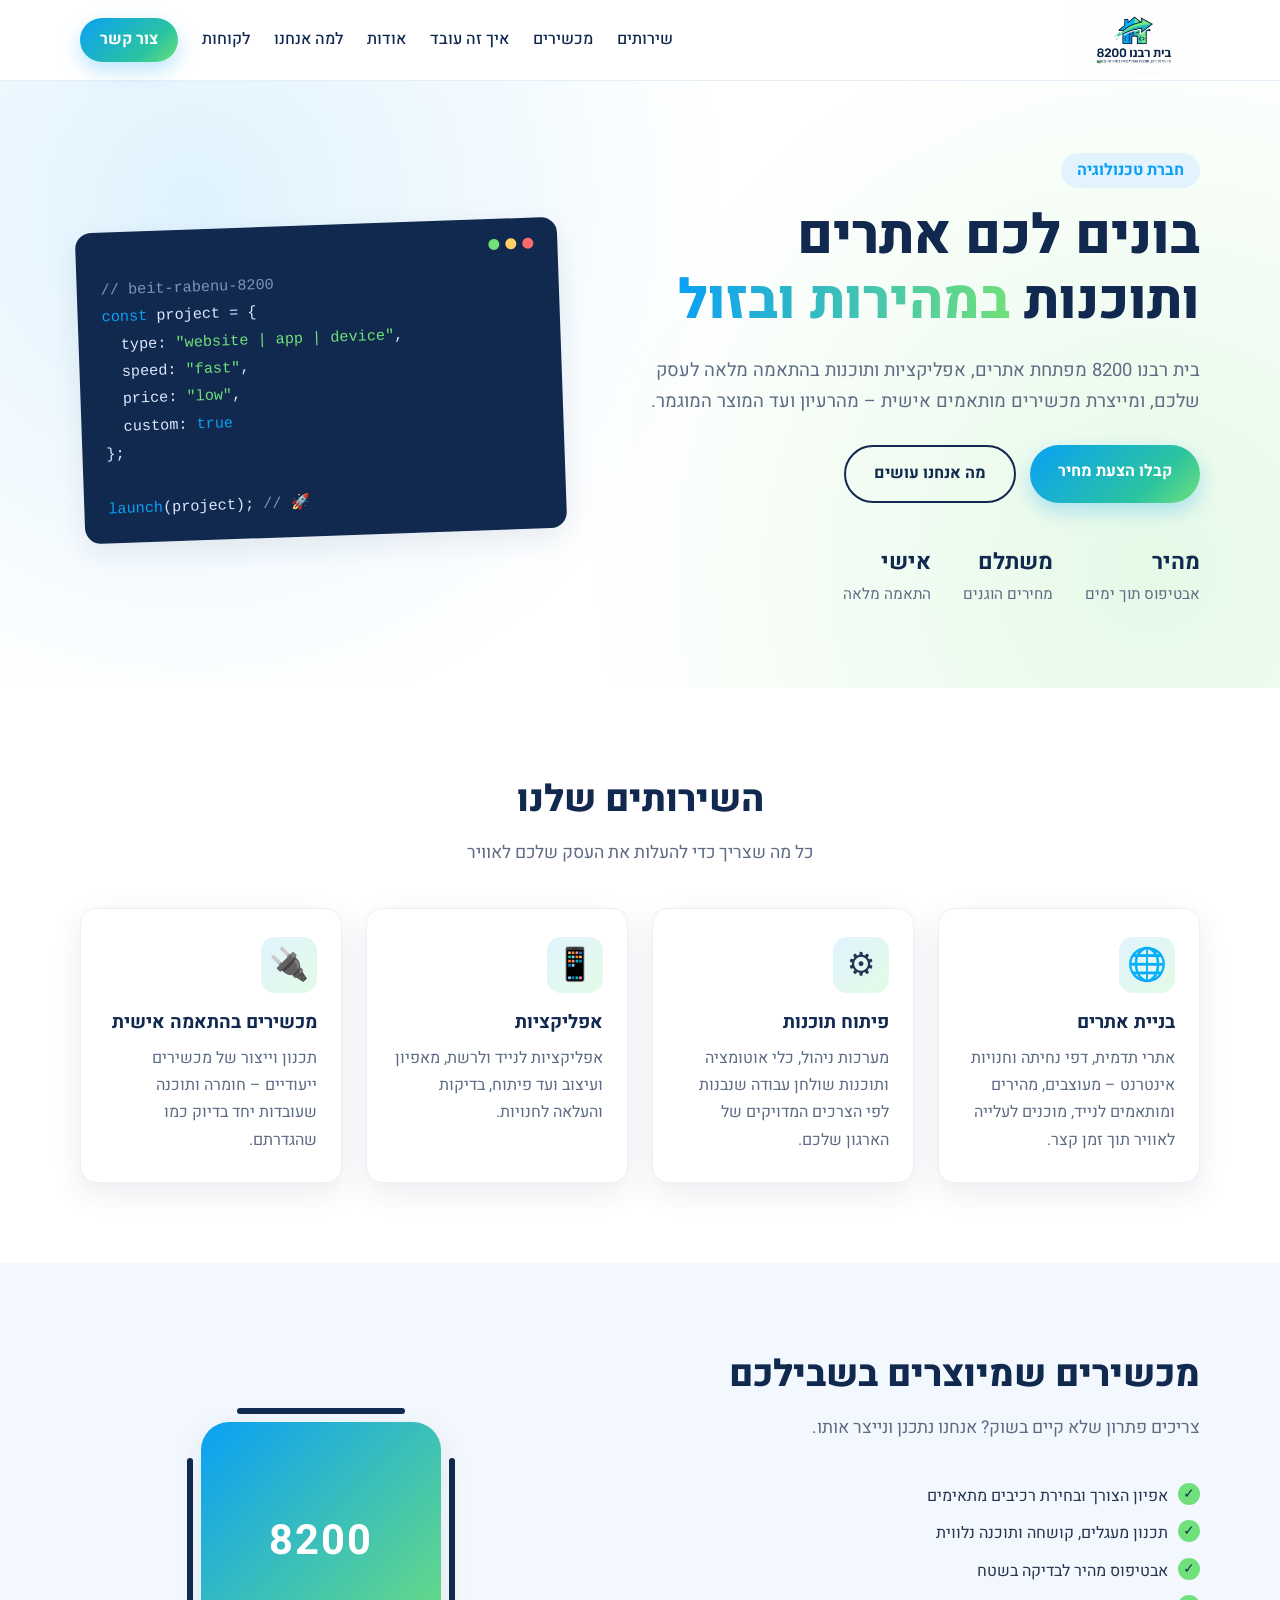
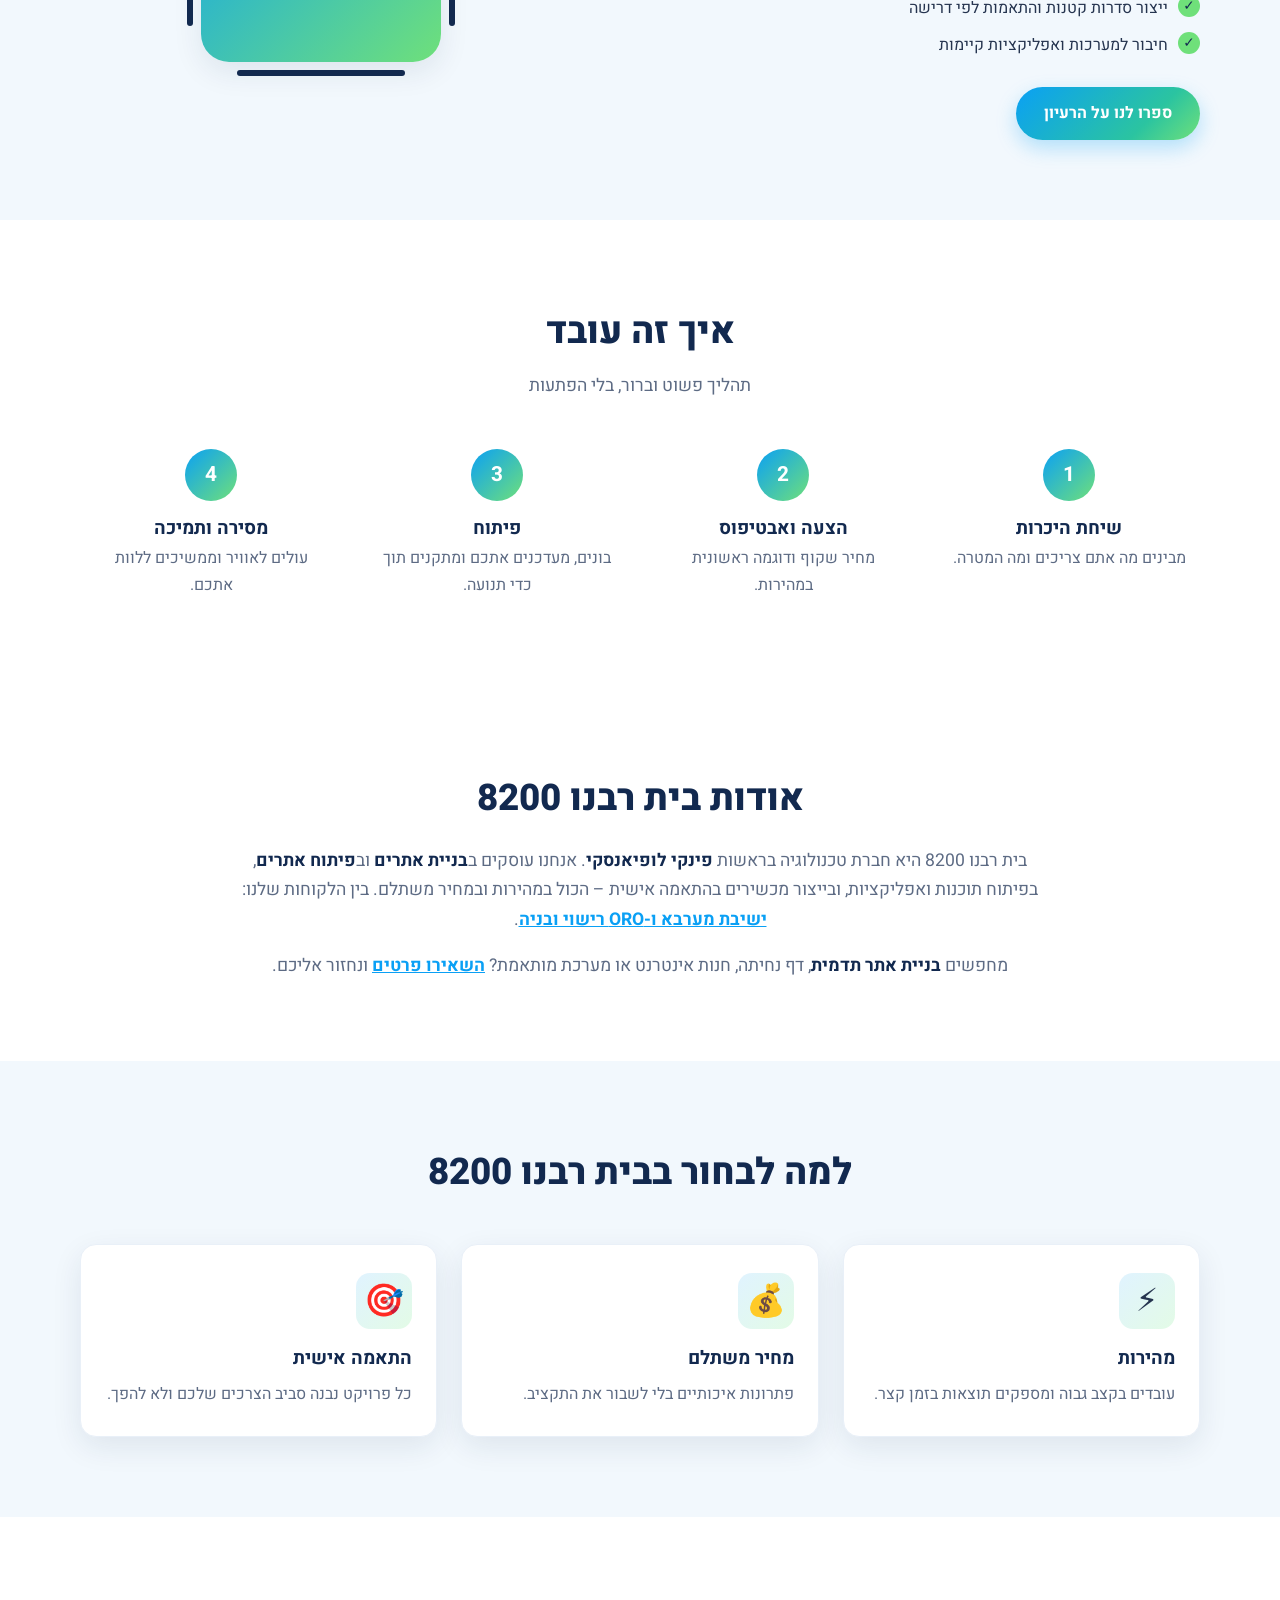
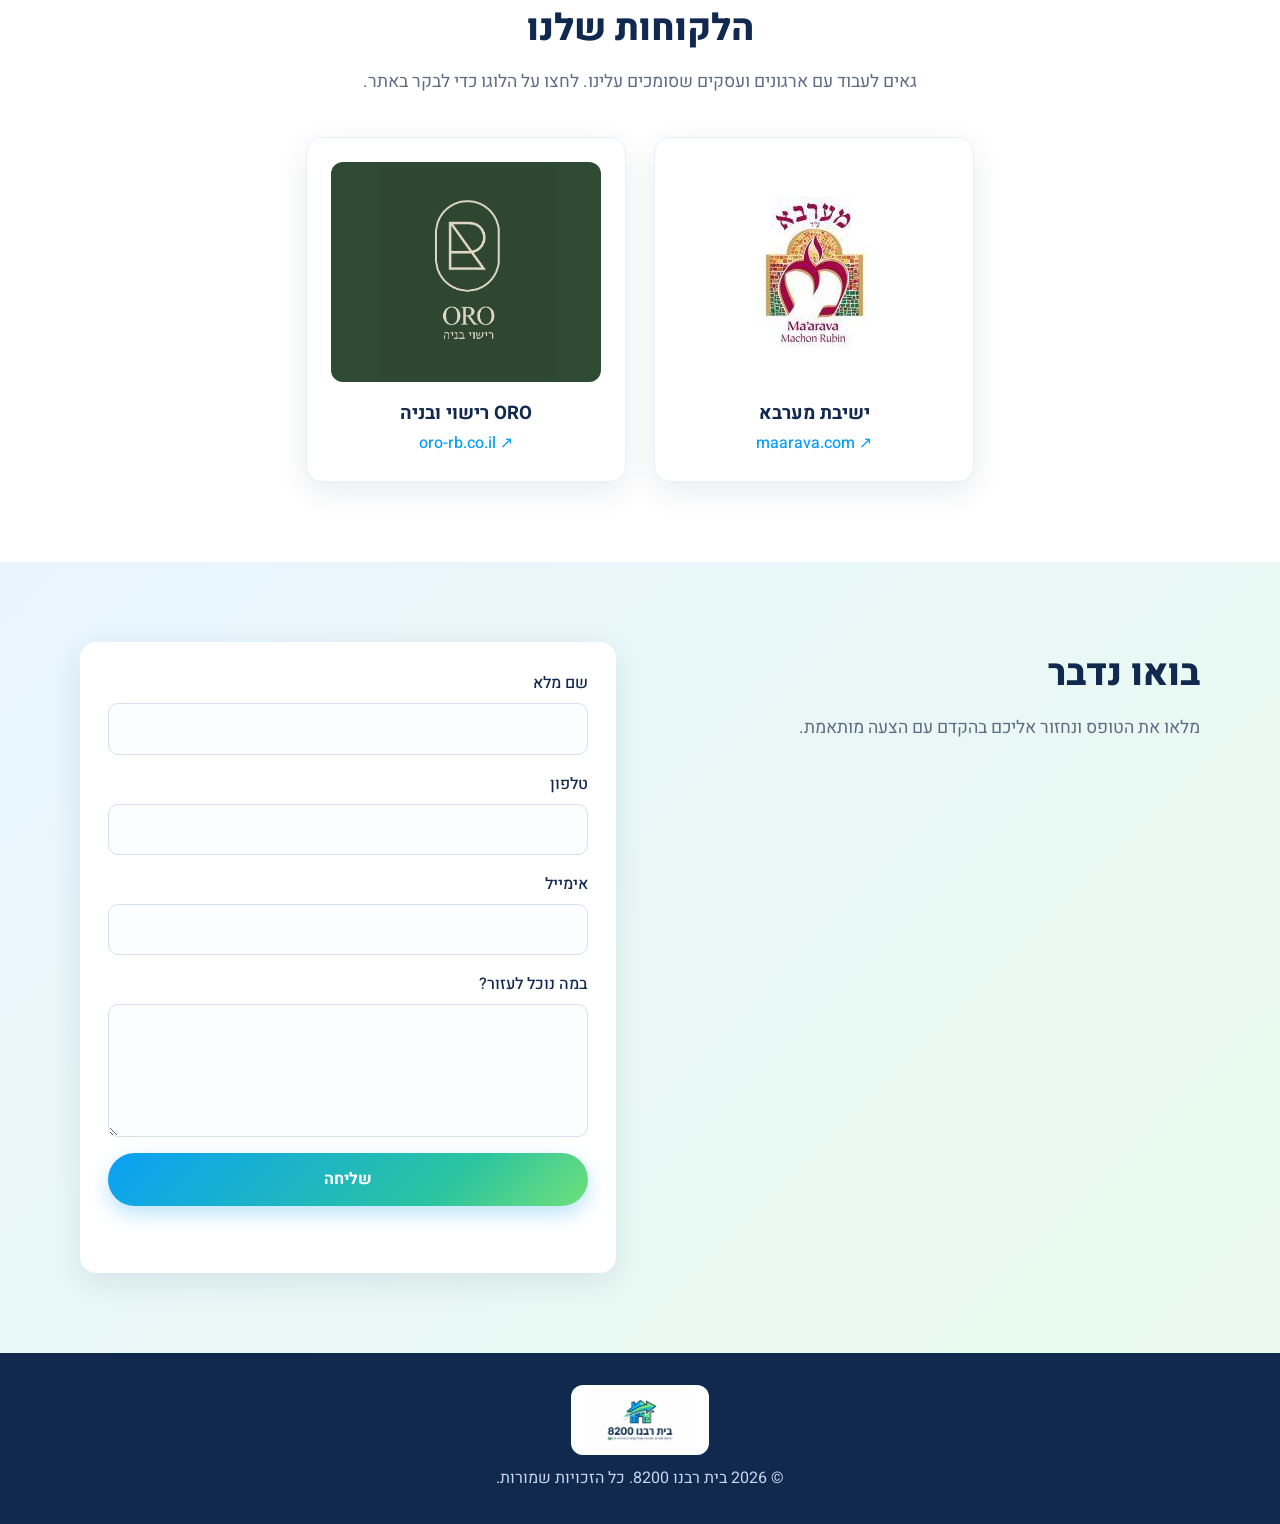
==== index.html @ c8b445cc "Use rabenu8200.com domain; show clients section before contact form Co-Authored-By: Claude Sonnet 5." ====
<!doctype html>
<html lang="he" dir="rtl">
<head>
  <meta charset="utf-8">
  <meta name="viewport" content="width=device-width, initial-scale=1">
  <title>בית רבנו 8200 | בניית אתרים, פיתוח אתרים ואפליקציות במהירות ובזול</title>
  <meta name="description" content="בית רבנו 8200 – חברת טכנולוגיה לבניית אתרים, פיתוח אתרים, תוכנות ואפליקציות במהירות ובמחיר זול, וייצור מכשירים מותאמים אישית. בראשות פינקי לופיאנסקי.">
  <meta name="keywords" content="בית רבנו 8200, בית רבנו, 8200, בניית אתרים, פיתוח אתרים, בניית אתרים בזול, בניית אתרים מהירה, פיתוח תוכנות, פיתוח אפליקציות, אתר תדמית, דף נחיתה, מכשירים בהתאמה אישית, חברת תוכנה, פינקי לופיאנסקי, פינקי">
  <meta name="author" content="פינקי לופיאנסקי">
  <meta name="robots" content="index, follow, max-image-preview:large">
  <link rel="canonical" href="https://rabenu8200.com/">
  <meta property="og:type" content="website">
  <meta property="og:locale" content="he_IL">
  <meta property="og:site_name" content="בית רבנו 8200">
  <meta property="og:title" content="בית רבנו 8200 | בניית אתרים, פיתוח אתרים ואפליקציות במהירות ובזול">
  <meta property="og:description" content="בית רבנו 8200 – חברת טכנולוגיה לבניית אתרים, פיתוח אתרים, תוכנות ואפליקציות במהירות ובמחיר זול, וייצור מכשירים מותאמים אישית. בראשות פינקי לופיאנסקי.">
  <meta property="og:url" content="https://rabenu8200.com/">
  <meta property="og:image" content="https://rabenu8200.com/assets/logo.jpg">
  <meta name="twitter:card" content="summary_large_image">
  <meta name="theme-color" content="#12294f">
  <script type="application/ld+json">{"@context": "https://schema.org", "@graph": [{"@type": "Organization", "@id": "https://rabenu8200.com/#org", "name": "בית רבנו 8200", "alternateName": ["בית רבנו", "Beit Rabenu 8200", "Beit Rabenu"], "url": "https://rabenu8200.com/", "logo": "https://rabenu8200.com/assets/logo.jpg", "founder": {"@id": "https://rabenu8200.com/#pinky"}, "description": "חברת טכנולוגיה לבניית אתרים, פיתוח תוכנות ואפליקציות ויצור מכשירים מותאמים אישית.", "areaServed": "IL", "knowsAbout": ["בניית אתרים", "פיתוח אתרים", "פיתוח תוכנות", "פיתוח אפליקציות", "מכשירים בהתאמה אישית"]}, {"@type": "Person", "@id": "https://rabenu8200.com/#pinky", "name": "פינקי לופיאנסקי", "alternateName": ["Pinky Lopiansky", "פינקי"], "worksFor": {"@id": "https://rabenu8200.com/#org"}}, {"@type": "WebSite", "name": "בית רבנו 8200", "url": "https://rabenu8200.com/", "inLanguage": "he"}, {"@type": "ProfessionalService", "name": "בית רבנו 8200", "url": "https://rabenu8200.com/", "image": "https://rabenu8200.com/assets/logo.jpg", "serviceType": ["בניית אתרים", "פיתוח אתרים", "פיתוח תוכנות", "פיתוח אפליקציות", "ייצור מכשירים בהתאמה אישית"], "areaServed": "IL", "priceRange": "$"}]}</script>
  <link rel="icon" href="assets/logo.jpg">
  <link rel="preconnect" href="https://fonts.googleapis.com">
  <link rel="preconnect" href="https://fonts.gstatic.com" crossorigin>
  <link href="https://fonts.googleapis.com/css2?family=Heebo:wght@400;500;700;800&display=swap" rel="stylesheet">
  <link rel="stylesheet" href="styles.css">
</head>
<body>

<header class="site-header" id="top">
  <div class="container nav">
    <a href="#top" class="brand" aria-label="בית רבנו 8200">
      <img src="assets/logo.jpg" alt="לוגו בית רבנו 8200">
    </a>
    <button class="menu-toggle" aria-label="תפריט" aria-expanded="false">☰</button>
    <nav class="menu" id="menu">
      <a href="#services">שירותים</a>
      <a href="#devices">מכשירים</a>
      <a href="#process">איך זה עובד</a>
      <a href="#about">אודות</a>
      <a href="#why">למה אנחנו</a>
      <a href="#clients">לקוחות</a>
      <a href="#contact" class="btn btn-small">צור קשר</a>
    </nav>
  </div>
</header>

<main>
  <section class="hero">
    <div class="container hero-grid">
      <div class="hero-text">
        <span class="eyebrow">חברת טכנולוגיה</span>
        <h1>בונים לכם אתרים ותוכנות <span class="grad">במהירות ובזול</span></h1>
        <p class="lead">בית רבנו 8200 מפתחת אתרים, אפליקציות ותוכנות בהתאמה מלאה לעסק שלכם, ומייצרת מכשירים מותאמים אישית – מהרעיון ועד המוצר המוגמר.</p>
        <div class="cta-row">
          <a href="#contact" class="btn">קבלו הצעת מחיר</a>
          <a href="#services" class="btn btn-ghost">מה אנחנו עושים</a>
        </div>
        <ul class="stats">
          <li><strong>מהיר</strong><span>אבטיפוס תוך ימים</span></li>
          <li><strong>משתלם</strong><span>מחירים הוגנים</span></li>
          <li><strong>אישי</strong><span>התאמה מלאה</span></li>
        </ul>
      </div>
      <div class="hero-visual" aria-hidden="true">
        <div class="code-card">
          <div class="dots"><i></i><i></i><i></i></div>
<pre dir="ltr"><code><span class="c">// beit-rabenu-8200</span>
<span class="k">const</span> project = {
  type: <span class="s">"website | app | device"</span>,
  speed: <span class="s">"fast"</span>,
  price: <span class="s">"low"</span>,
  custom: <span class="k">true</span>
};

<span class="k">launch</span>(project); <span class="c">// 🚀</span></code></pre>
        </div>
      </div>
    </div>
  </section>

  <section class="section" id="services">
    <div class="container">
      <h2>השירותים שלנו</h2>
      <p class="sub">כל מה שצריך כדי להעלות את העסק שלכם לאוויר</p>
      <div class="cards">
        <article class="card">
          <div class="icon">🌐</div>
          <h3>בניית אתרים</h3>
          <p>אתרי תדמית, דפי נחיתה וחנויות אינטרנט – מעוצבים, מהירים ומותאמים לנייד, מוכנים לעלייה לאוויר תוך זמן קצר.</p>
        </article>
        <article class="card">
          <div class="icon">⚙️</div>
          <h3>פיתוח תוכנות</h3>
          <p>מערכות ניהול, כלי אוטומציה ותוכנות שולחן עבודה שנבנות לפי הצרכים המדויקים של הארגון שלכם.</p>
        </article>
        <article class="card">
          <div class="icon">📱</div>
          <h3>אפליקציות</h3>
          <p>אפליקציות לנייד ולרשת, מאפיון ועיצוב ועד פיתוח, בדיקות והעלאה לחנויות.</p>
        </article>
        <article class="card">
          <div class="icon">🔌</div>
          <h3>מכשירים בהתאמה אישית</h3>
          <p>תכנון וייצור של מכשירים ייעודיים – חומרה ותוכנה שעובדות יחד בדיוק כמו שהגדרתם.</p>
        </article>
      </div>
    </div>
  </section>

  <section class="section alt" id="devices">
    <div class="container split">
      <div>
        <h2>מכשירים שמיוצרים בשבילכם</h2>
        <p class="sub left">צריכים פתרון שלא קיים בשוק? אנחנו נתכנן ונייצר אותו.</p>
        <ul class="checks">
          <li>אפיון הצורך ובחירת רכיבים מתאימים</li>
          <li>תכנון מעגלים, קושחה ותוכנה נלווית</li>
          <li>אבטיפוס מהיר לבדיקה בשטח</li>
          <li>ייצור סדרות קטנות והתאמות לפי דרישה</li>
          <li>חיבור למערכות ואפליקציות קיימות</li>
        </ul>
        <a href="#contact" class="btn">ספרו לנו על הרעיון</a>
      </div>
      <div class="device-visual" aria-hidden="true">
        <div class="chip">
          <span></span><span></span><span></span><span></span>
          <b>8200</b>
        </div>
      </div>
    </div>
  </section>

  <section class="section" id="process">
    <div class="container">
      <h2>איך זה עובד</h2>
      <p class="sub">תהליך פשוט וברור, בלי הפתעות</p>
      <ol class="steps">
        <li><b>1</b><h3>שיחת היכרות</h3><p>מבינים מה אתם צריכים ומה המטרה.</p></li>
        <li><b>2</b><h3>הצעה ואבטיפוס</h3><p>מחיר שקוף ודוגמה ראשונית במהירות.</p></li>
        <li><b>3</b><h3>פיתוח</h3><p>בונים, מעדכנים אתכם ומתקנים תוך כדי תנועה.</p></li>
        <li><b>4</b><h3>מסירה ותמיכה</h3><p>עולים לאוויר וממשיכים ללוות אתכם.</p></li>
      </ol>
    </div>
  </section>

  <section class="section" id="about">
    <div class="container narrow">
      <h2>אודות בית רבנו 8200</h2>
      <p class="about-text">בית רבנו 8200 היא חברת טכנולוגיה בראשות <strong>פינקי לופיאנסקי</strong>. אנחנו עוסקים ב<strong>בניית אתרים</strong> וב<strong>פיתוח אתרים</strong>, בפיתוח תוכנות ואפליקציות, ובייצור מכשירים בהתאמה אישית – הכול במהירות ובמחיר משתלם. בין הלקוחות שלנו: <a href="#clients">ישיבת מערבא ו-ORO רישוי ובניה</a>.</p>
      <p class="about-text">מחפשים <strong>בניית אתר תדמית</strong>, דף נחיתה, חנות אינטרנט או מערכת מותאמת? <a href="#contact">השאירו פרטים</a> ונחזור אליכם.</p>
    </div>
  </section>

  <section class="section alt" id="why">
    <div class="container">
      <h2>למה לבחור בבית רבנו 8200</h2>
      <div class="cards three">
        <article class="card"><div class="icon">⚡</div><h3>מהירות</h3><p>עובדים בקצב גבוה ומספקים תוצאות בזמן קצר.</p></article>
        <article class="card"><div class="icon">💰</div><h3>מחיר משתלם</h3><p>פתרונות איכותיים בלי לשבור את התקציב.</p></article>
        <article class="card"><div class="icon">🎯</div><h3>התאמה אישית</h3><p>כל פרויקט נבנה סביב הצרכים שלכם ולא להפך.</p></article>
      </div>
    </div>
  </section>

  <section class="section" id="clients">
    <div class="container">
      <h2>הלקוחות שלנו</h2>
      <p class="sub">גאים לעבוד עם ארגונים ועסקים שסומכים עלינו. לחצו על הלוגו כדי לבקר באתר.</p>
      <div class="clients">
        <a class="client" href="https://maarava.com" target="_blank" rel="noopener">
          <div class="client-logo"><img src="assets/client-maarava.jpg" alt="לוגו ישיבת מערבא" loading="lazy"></div>
          <h3>ישיבת מערבא</h3>
          <span class="visit">maarava.com ↗</span>
        </a>
        <a class="client" href="https://oro-rb.co.il/" target="_blank" rel="noopener">
          <div class="client-logo oro"><img src="assets/client-oro.png" alt="לוגו ORO רישוי ובניה" loading="lazy"></div>
          <h3>ORO רישוי ובניה</h3>
          <span class="visit">oro-rb.co.il ↗</span>
        </a>
      </div>
    </div>
  </section>

  <section class="section cta" id="contact">
    <div class="container contact">
      <div>
        <h2>בואו נדבר</h2>
        <p class="sub left">מלאו את הטופס ונחזור אליכם בהקדם עם הצעה מותאמת.</p>
      </div>
      <form class="form" id="contact-form" action="https://api.web3forms.com/submit" method="POST">
        <input type="hidden" name="access_key" value="6f994216-db02-4f8f-94ce-394135c2f6b0">
        <input type="hidden" name="subject" value="פנייה חדשה מאתר בית רבנו 8200">
        <input type="hidden" name="from_name" value="אתר בית רבנו 8200">
        <input type="checkbox" name="botcheck" style="display:none" tabindex="-1" autocomplete="off">
        <label>שם מלא<input name="name" required></label>
        <label>טלפון<input name="phone" type="tel" required></label>
        <label>אימייל<input name="email" type="email"></label>
        <label>במה נוכל לעזור?<textarea name="message" rows="4" required></textarea></label>
        <button class="btn" type="submit">שליחה</button>
        <p class="form-msg" id="form-msg" role="status"></p>
      </form>
    </div>
  </section>
</main>

<footer class="footer">
  <div class="container">
    <img src="assets/logo.jpg" alt="בית רבנו 8200">
    <p>© <span id="year"></span> בית רבנו 8200. כל הזכויות שמורות.</p>
  </div>
</footer>

<script src="script.js"></script>
</body>
</html>
---- styles.css ----
:root {
  --navy: #12294f;
  --blue: #0aa0f5;
  --green: #6fe07a;
  --bg: #ffffff;
  --alt: #f2f8fd;
  --text: #25344f;
  --muted: #5d6b84;
  --radius: 16px;
  --shadow: 0 10px 30px rgba(18, 41, 79, .09);
}

* { box-sizing: border-box; margin: 0; padding: 0; }
html { scroll-behavior: smooth; scroll-padding-top: 80px; }
body { font-family: "Heebo", system-ui, sans-serif; color: var(--text); background: var(--bg); line-height: 1.7; }
img { max-width: 100%; display: block; }
a { color: inherit; }
.container { width: min(1120px, 100% - 32px); margin-inline: auto; }

/* Header */
.site-header { position: sticky; top: 0; z-index: 50; background: rgba(255,255,255,.92); backdrop-filter: blur(8px); border-bottom: 1px solid #e6eef7; }
.nav { display: flex; align-items: center; justify-content: space-between; height: 80px; }
.brand img { height: 72px; margin: 0; width: auto; mix-blend-mode: multiply; }
.menu { display: flex; align-items: center; gap: 24px; font-weight: 500; }
.menu a { text-decoration: none; color: var(--navy); }
.menu a:hover { color: var(--blue); }
.menu-toggle { display: none; background: none; border: 0; font-size: 1.6rem; color: var(--navy); cursor: pointer; }

/* Buttons */
.btn { display: inline-block; background: linear-gradient(135deg, var(--blue), #2bc4a0 70%, var(--green)); color: #fff !important; font-weight: 700; padding: 13px 28px; border-radius: 999px; border: 0; text-decoration: none; cursor: pointer; font: inherit; font-weight: 700; box-shadow: 0 8px 20px rgba(10,160,245,.28); transition: transform .15s; }
.btn:hover { transform: translateY(-2px); }
.btn-small { padding: 8px 20px; }
.btn-ghost { background: transparent; color: var(--navy) !important; border: 2px solid var(--navy); box-shadow: none; }

/* Hero */
.hero { padding: 72px 0 80px; background: radial-gradient(circle at 15% 20%, rgba(10,160,245,.13), transparent 45%), radial-gradient(circle at 90% 80%, rgba(111,224,122,.18), transparent 45%); }
.hero-grid { display: grid; grid-template-columns: 1.1fr .9fr; gap: 48px; align-items: center; }
.eyebrow { display: inline-block; background: #e3f3fe; color: var(--blue); font-weight: 700; padding: 4px 16px; border-radius: 999px; margin-bottom: 16px; }
h1 { font-size: clamp(2rem, 4.5vw, 3.4rem); line-height: 1.2; color: var(--navy); font-weight: 800; }
.grad { background: linear-gradient(90deg, var(--blue), var(--green)); -webkit-background-clip: text; background-clip: text; color: transparent; }
.lead { font-size: 1.15rem; color: var(--muted); margin: 20px 0 28px; max-width: 560px; }
.cta-row { display: flex; gap: 14px; flex-wrap: wrap; }
.stats { list-style: none; display: flex; gap: 32px; margin-top: 40px; flex-wrap: wrap; }
.stats strong { display: block; font-size: 1.4rem; color: var(--navy); }
.stats span { color: var(--muted); font-size: .95rem; }

.code-card { background: var(--navy); border-radius: var(--radius); box-shadow: var(--shadow); padding: 20px 24px; color: #dbe7ff; transform: rotate(-2deg); }
.dots { display: flex; gap: 6px; margin-bottom: 14px; }
.dots i { width: 11px; height: 11px; border-radius: 50%; background: #ff6b6b; }
.dots i:nth-child(2) { background: #ffd166; }
.dots i:nth-child(3) { background: var(--green); }
.code-card pre { font-family: "Fira Code", Consolas, monospace; font-size: .95rem; line-height: 1.8; white-space: pre-wrap; }
.code-card .c { color: #7f93b8; } .code-card .k { color: var(--blue); } .code-card .s { color: var(--green); }

/* Sections */
.section { padding: 80px 0; }
.section.alt { background: var(--alt); }
h2 { font-size: clamp(1.7rem, 3vw, 2.3rem); color: var(--navy); font-weight: 800; text-align: center; }
.sub { text-align: center; color: var(--muted); margin: 8px 0 40px; font-size: 1.1rem; }
.sub.left { text-align: start; }

.cards { display: grid; grid-template-columns: repeat(auto-fit, minmax(230px, 1fr)); gap: 24px; }
.cards.three { margin-top: 40px; }
.card { background: #fff; border-radius: var(--radius); padding: 28px 24px; box-shadow: var(--shadow); border: 1px solid #e9f0f8; transition: transform .2s; }
.card:hover { transform: translateY(-5px); }
.icon { font-size: 2rem; width: 56px; height: 56px; display: grid; place-items: center; border-radius: 14px; background: linear-gradient(135deg, #e0f3ff, #e3fbe6); margin-bottom: 14px; }
.card h3 { color: var(--navy); margin-bottom: 6px; }
.card p { color: var(--muted); }

.split { display: grid; grid-template-columns: 1.1fr .9fr; gap: 48px; align-items: center; }
.split h2 { text-align: start; margin-bottom: 8px; }
.checks { list-style: none; margin: 0 0 28px; }
.checks li { padding-inline-start: 32px; position: relative; margin-bottom: 10px; }
.checks li::before { content: "✓"; position: absolute; inset-inline-start: 0; width: 22px; height: 22px; border-radius: 50%; background: var(--green); color: var(--navy); font-weight: 800; text-align: center; line-height: 22px; font-size: .85rem; }

.device-visual { display: grid; place-items: center; }
.chip { position: relative; width: 240px; height: 240px; border-radius: 28px; background: linear-gradient(135deg, var(--blue), var(--green)); display: grid; place-items: center; box-shadow: var(--shadow); }
.chip b { font-size: 2.6rem; color: #fff; letter-spacing: 2px; direction: ltr; }
.chip span { position: absolute; background: var(--navy); border-radius: 3px; }
.chip span:nth-child(1), .chip span:nth-child(2) { width: 70%; height: 6px; left: 15%; }
.chip span:nth-child(1) { top: -14px; } .chip span:nth-child(2) { bottom: -14px; }
.chip span:nth-child(3), .chip span:nth-child(4) { height: 70%; width: 6px; top: 15%; }
.chip span:nth-child(3) { left: -14px; } .chip span:nth-child(4) { right: -14px; }

.steps { list-style: none; display: grid; grid-template-columns: repeat(auto-fit, minmax(220px, 1fr)); gap: 24px; counter-reset: s; }
.steps li { text-align: center; padding: 8px 12px; }
.steps b { display: grid; place-items: center; width: 52px; height: 52px; margin: 0 auto 12px; border-radius: 50%; background: linear-gradient(135deg, var(--blue), var(--green)); color: #fff; font-size: 1.3rem; }
.steps h3 { color: var(--navy); }
.steps p { color: var(--muted); }

/* Contact */
.section.cta { background: linear-gradient(135deg, #e8f5ff, #eafbed); }
.contact { display: grid; grid-template-columns: 1fr 1fr; gap: 48px; align-items: start; }
.contact h2 { text-align: start; }
.contact-line { font-size: 1.15rem; margin-bottom: 8px; }
.contact-line a { text-decoration: none; font-weight: 700; color: var(--navy); }
.note { font-size: .85rem; color: var(--muted); margin-top: 16px; }
.form { background: #fff; border-radius: var(--radius); padding: 28px; box-shadow: var(--shadow); display: grid; gap: 16px; }
.form label { display: grid; gap: 6px; font-weight: 500; color: var(--navy); }
.form input, .form textarea { font: inherit; padding: 11px 14px; border: 1.5px solid #d5e1ee; border-radius: 10px; background: #fbfdff; }
.form input:focus, .form textarea:focus { outline: none; border-color: var(--blue); box-shadow: 0 0 0 3px rgba(10,160,245,.18); }
.form-msg { color: #1b8a3a; font-weight: 500; min-height: 1.4em; }

.footer { background: var(--navy); color: #c9d6ee; padding: 32px 0; text-align: center; }
.footer img { height: 70px; margin: 0 auto 10px; background: #fff; border-radius: 12px; padding: 4px 12px; }

/* Responsive */
@media (max-width: 860px) {
  .hero-grid, .split, .contact { grid-template-columns: 1fr; }
  .hero-visual { order: -1; display: none; }
  .menu-toggle { display: block; }
  .menu { display: none; position: absolute; top: 80px; inset-inline: 0; background: #fff; flex-direction: column; padding: 20px; gap: 16px; border-bottom: 1px solid #e6eef7; }
  .menu.open { display: flex; }
  .section { padding: 56px 0; }
}

/* Clients page */
.menu a[aria-current="page"] { color: var(--blue); }
.page-hero { padding: 64px 0 24px; text-align: center; background: radial-gradient(circle at 15% 20%, rgba(10,160,245,.13), transparent 45%), radial-gradient(circle at 90% 80%, rgba(111,224,122,.18), transparent 45%); }
.page-hero .lead { margin-inline: auto; }
.clients { display: grid; grid-template-columns: repeat(auto-fit, minmax(260px, 320px)); gap: 28px; justify-content: center; }
.client { display: block; text-align: center; text-decoration: none; background: #fff; border: 1px solid #e9f0f8; border-radius: var(--radius); box-shadow: var(--shadow); padding: 24px; transition: transform .2s, box-shadow .2s; }
.client:hover { transform: translateY(-6px); box-shadow: 0 16px 36px rgba(18,41,79,.15); }
.client-logo { height: 220px; display: grid; place-items: center; border-radius: 12px; background: #fff; margin-bottom: 16px; overflow: hidden; }
.client-logo.oro { background: #2f4a33; }
.client-logo img { max-height: 200px; width: auto; object-fit: contain; }
.client-logo.oro img { max-height: 210px; }
.client h3 { color: var(--navy); }
.visit { color: var(--blue); font-weight: 500; direction: ltr; display: inline-block; }
.inline-link { color: var(--blue); font-weight: 700; }

.narrow { width: min(820px, 100% - 32px); }
.about-text { font-size: 1.1rem; margin-top: 16px; text-align: center; color: var(--muted); }
.about-text strong { color: var(--navy); }
.about-text a { color: var(--blue); font-weight: 700; }
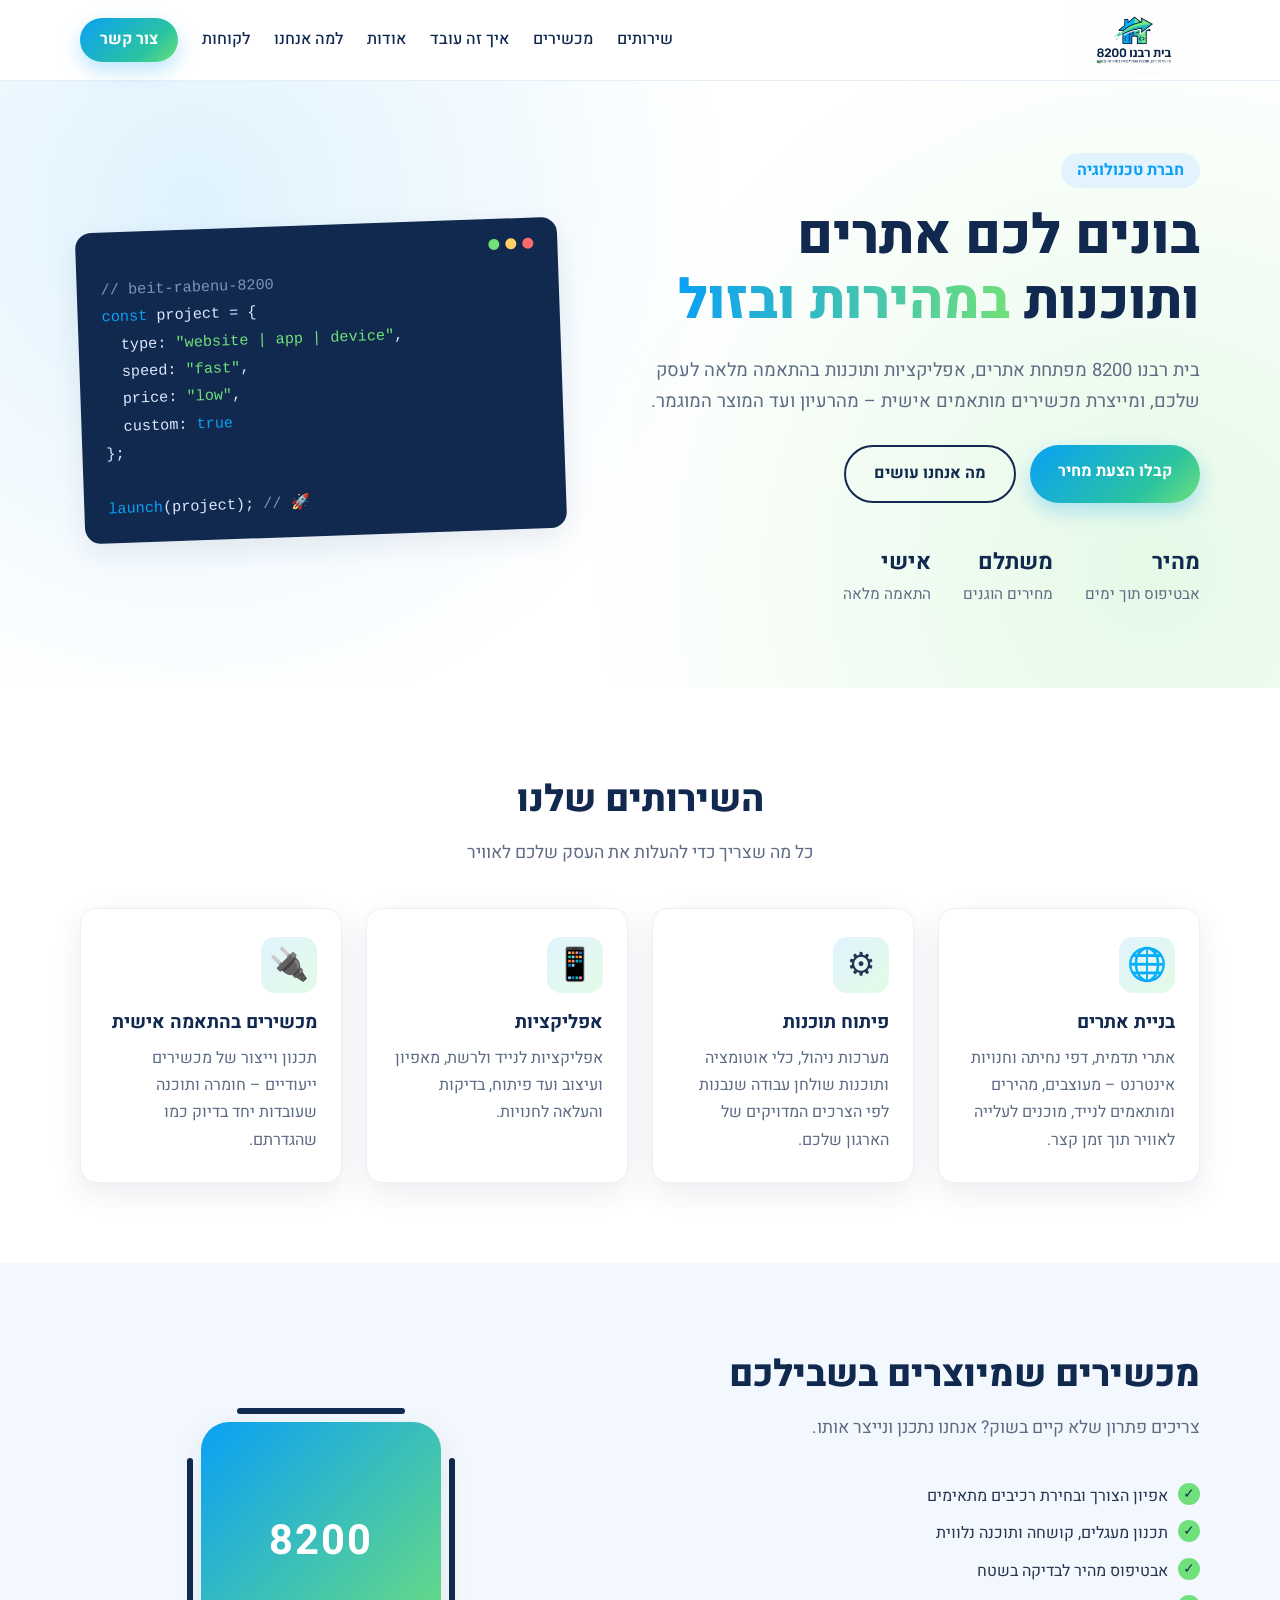
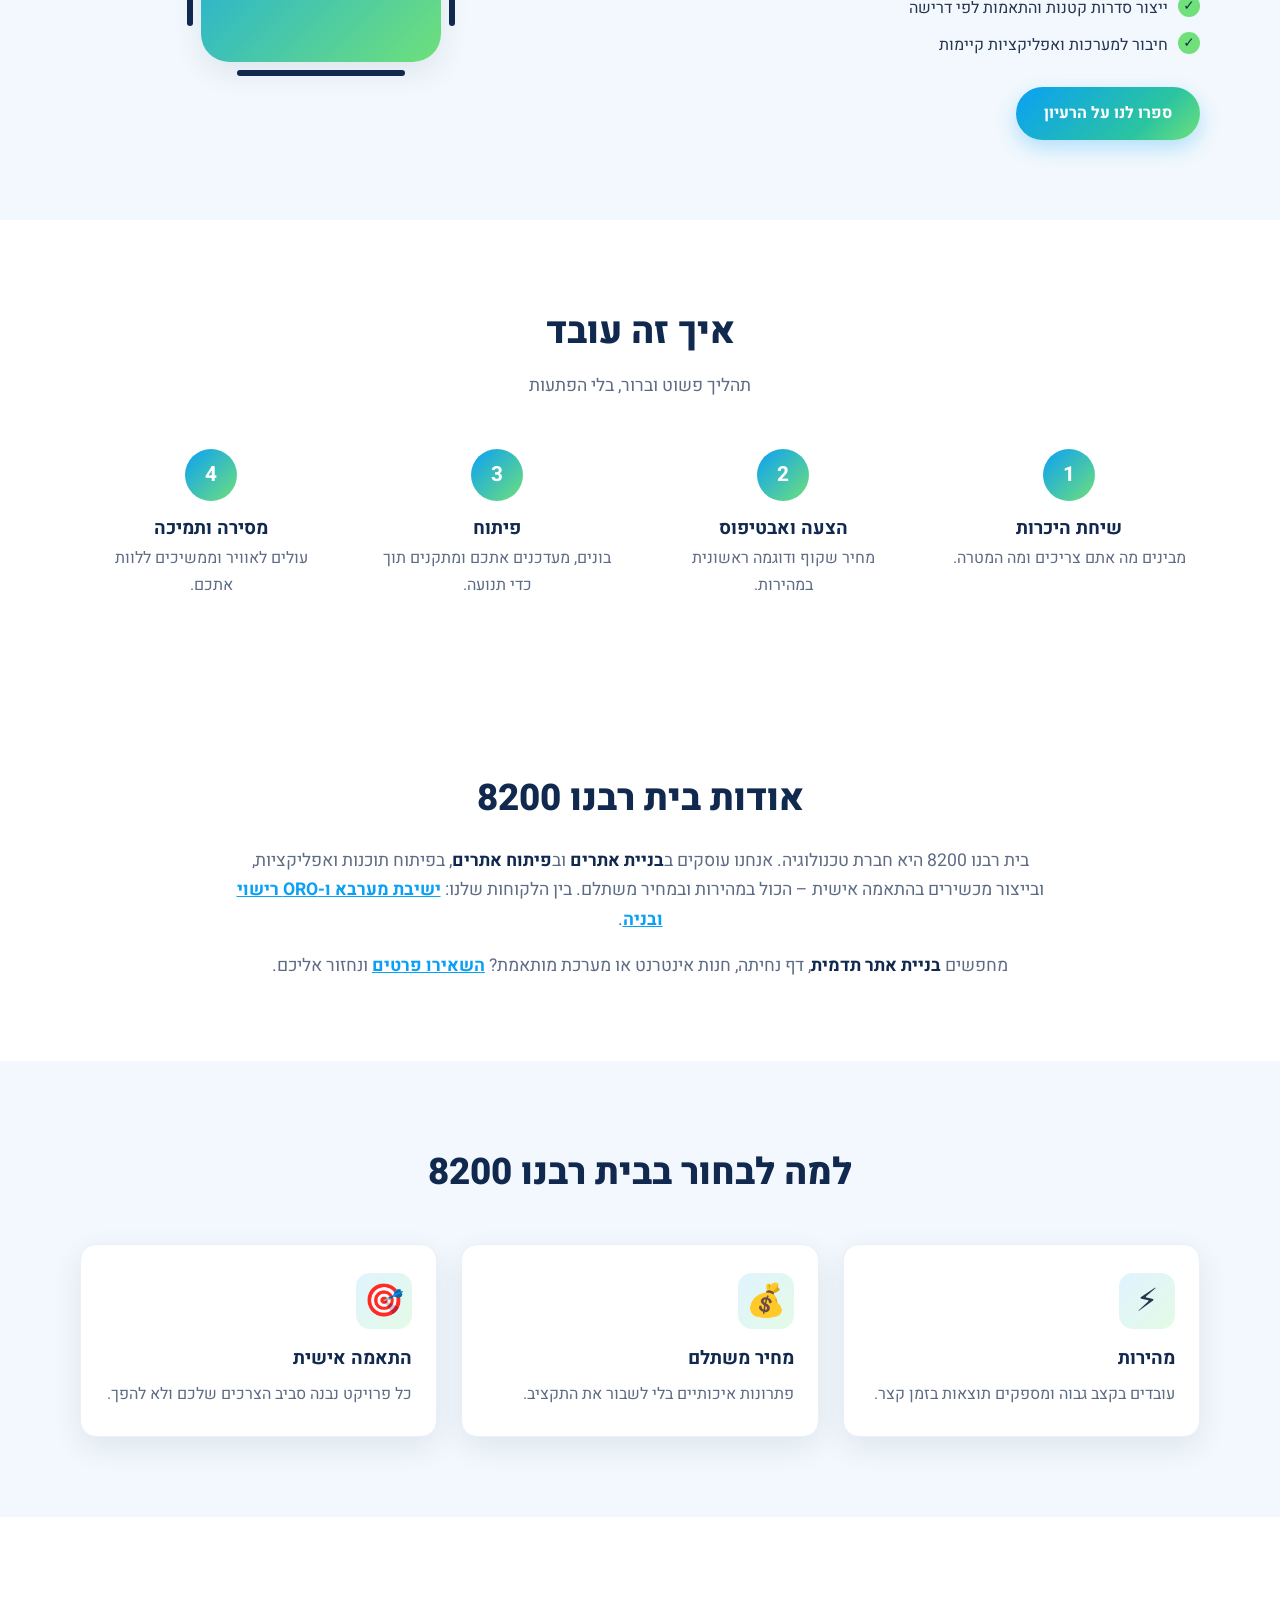
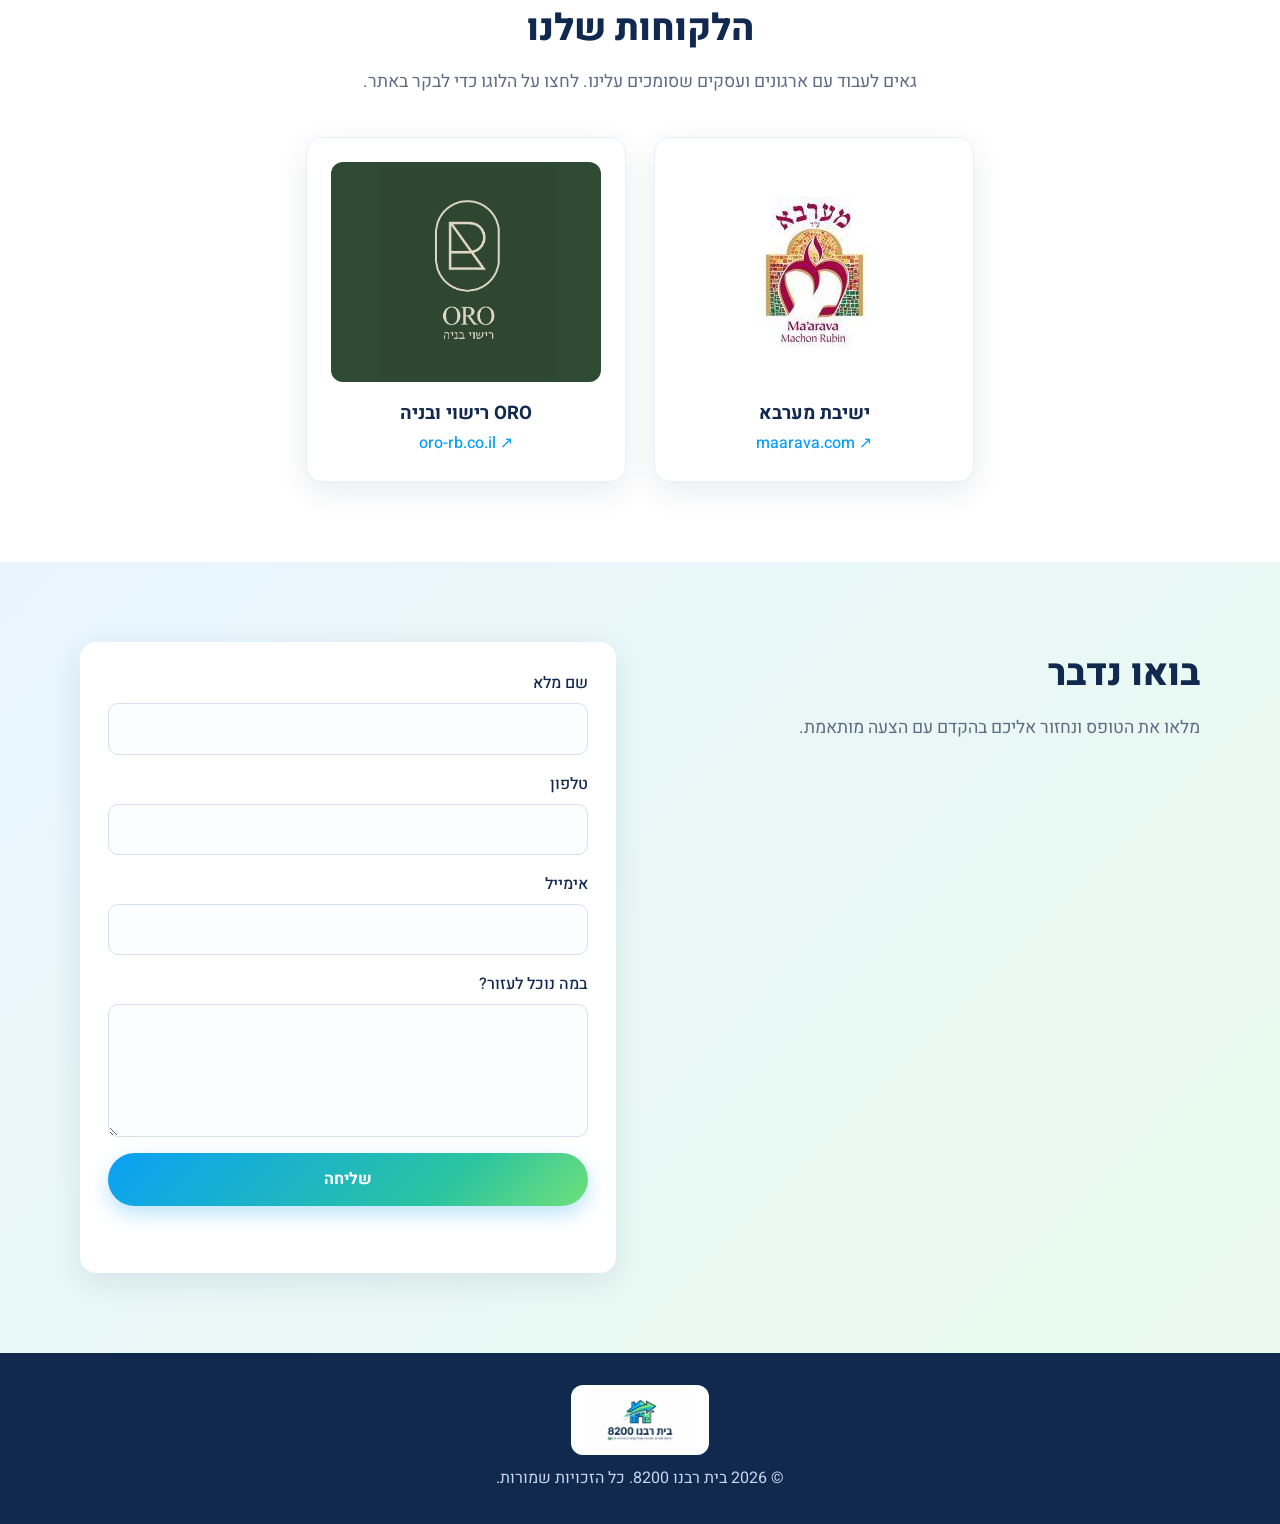
==== commit 77b2873c: "Remove founder name from about text Co-Authored-By: Claude Sonnet 5.5 <noreply@anthropic.com> Claude" ====
--- a/index.html
+++ b/index.html
@@ -147,7 +147,7 @@
   <section class="section" id="about">
     <div class="container narrow">
       <h2>אודות בית רבנו 8200</h2>
-      <p class="about-text">בית רבנו 8200 היא חברת טכנולוגיה בראשות <strong>פינקי לופיאנסקי</strong>. אנחנו עוסקים ב<strong>בניית אתרים</strong> וב<strong>פיתוח אתרים</strong>, בפיתוח תוכנות ואפליקציות, ובייצור מכשירים בהתאמה אישית – הכול במהירות ובמחיר משתלם. בין הלקוחות שלנו: <a href="#clients">ישיבת מערבא ו-ORO רישוי ובניה</a>.</p>
+      <p class="about-text">בית רבנו 8200 היא חברת טכנולוגיה. אנחנו עוסקים ב<strong>בניית אתרים</strong> וב<strong>פיתוח אתרים</strong>, בפיתוח תוכנות ואפליקציות, ובייצור מכשירים בהתאמה אישית – הכול במהירות ובמחיר משתלם. בין הלקוחות שלנו: <a href="#clients">ישיבת מערבא ו-ORO רישוי ובניה</a>.</p>
       <p class="about-text">מחפשים <strong>בניית אתר תדמית</strong>, דף נחיתה, חנות אינטרנט או מערכת מותאמת? <a href="#contact">השאירו פרטים</a> ונחזור אליכם.</p>
     </div>
   </section>
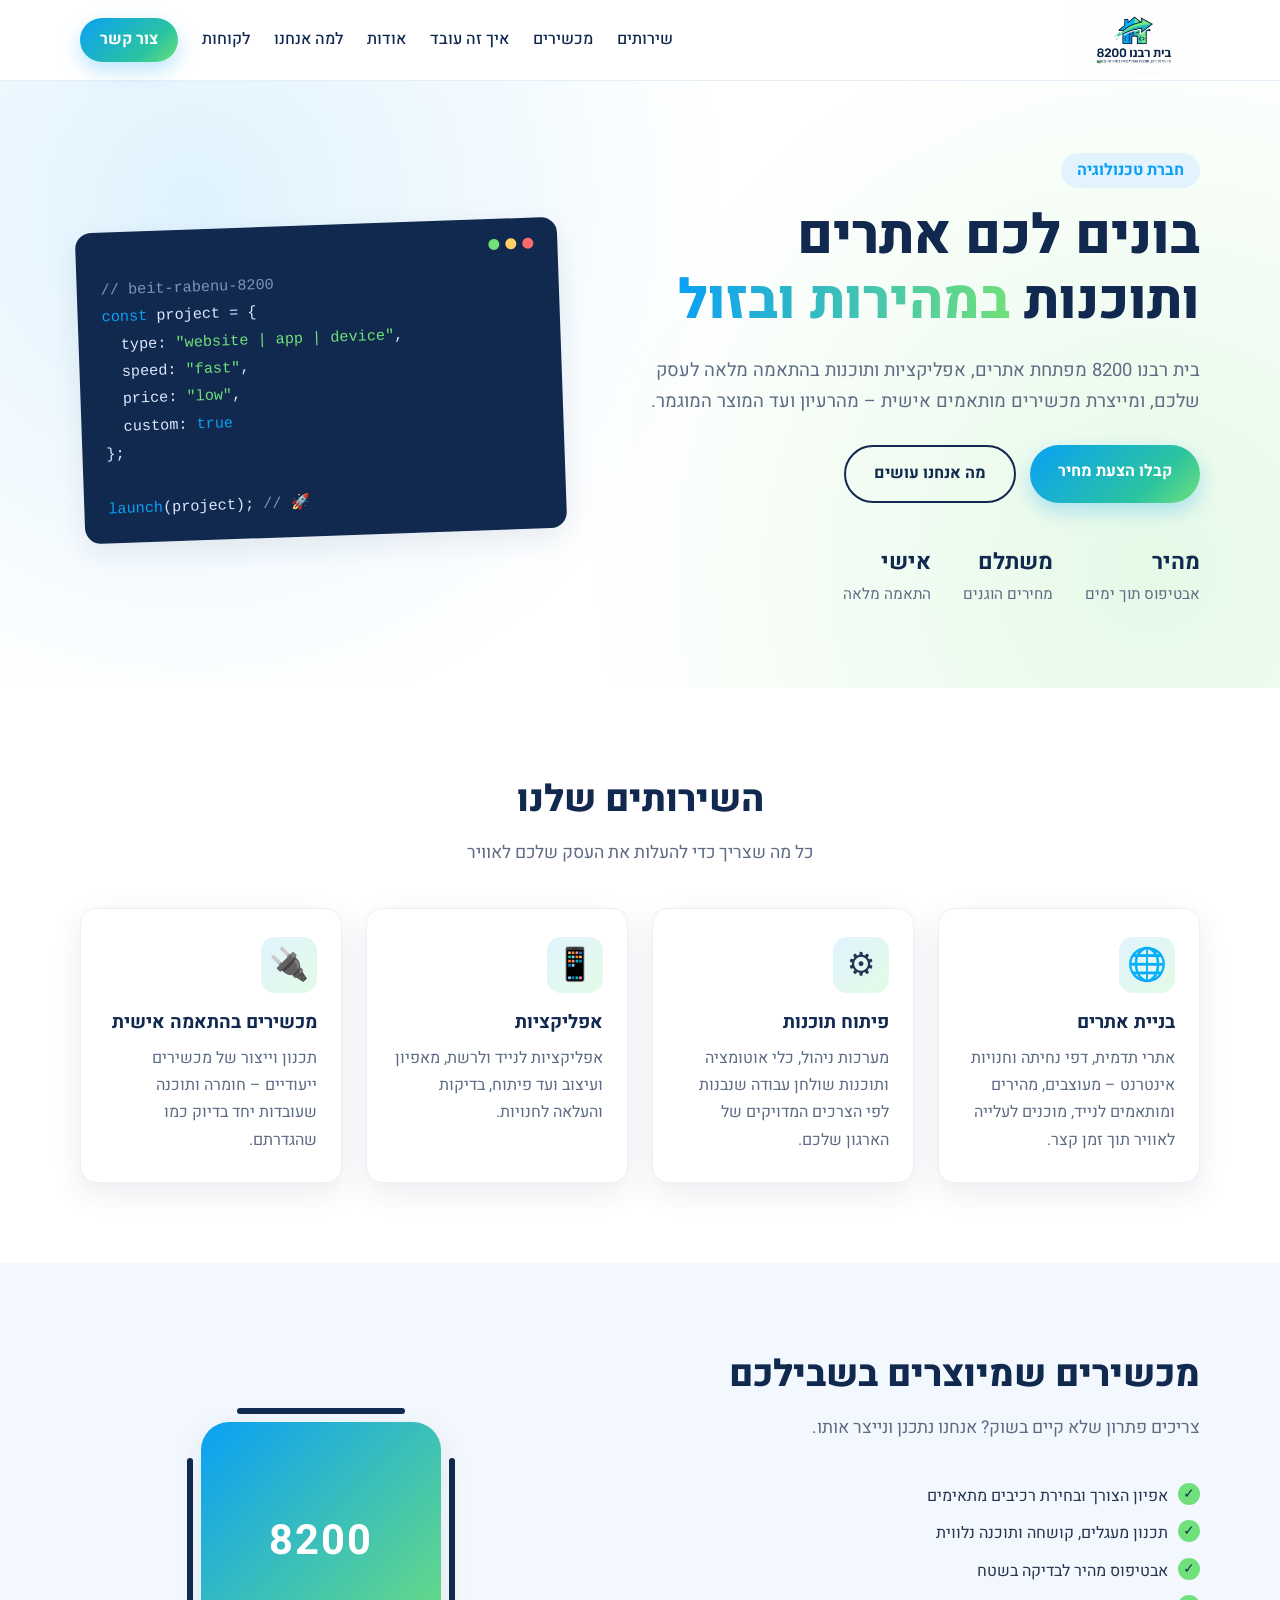
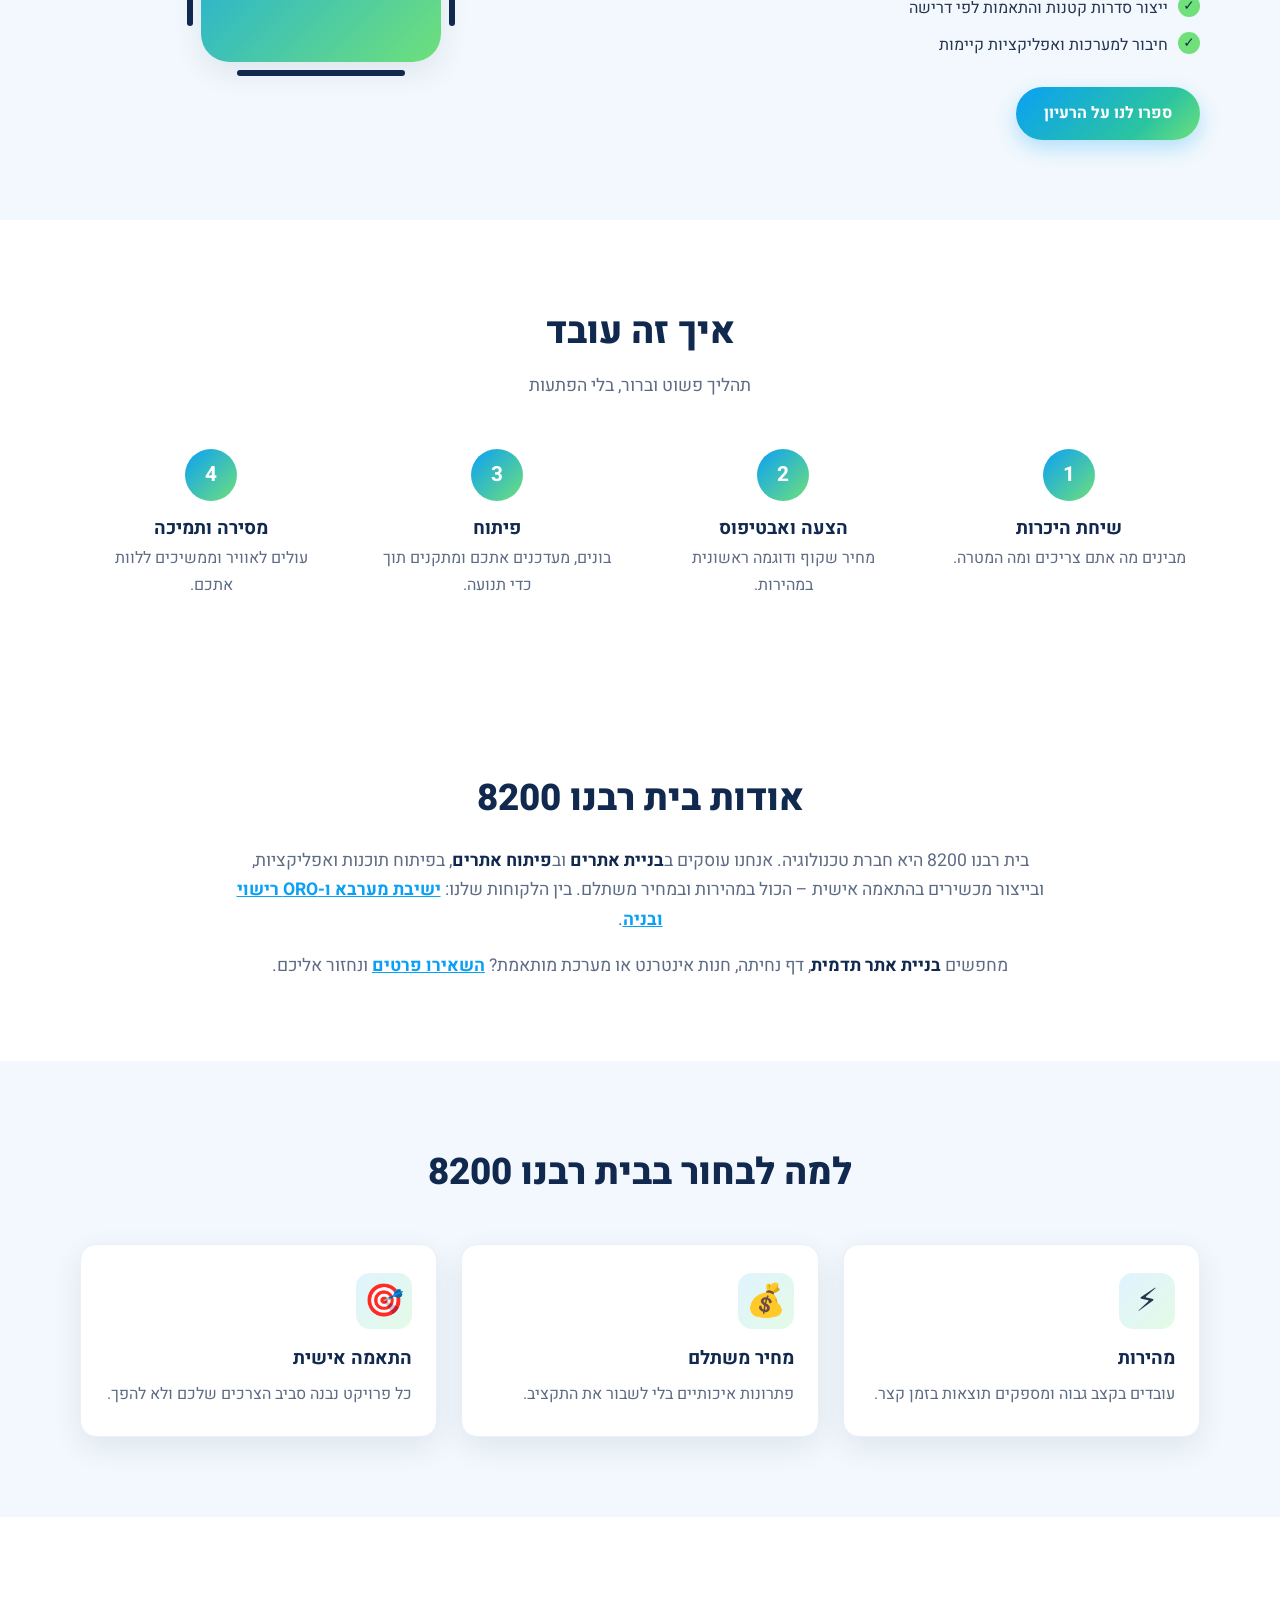
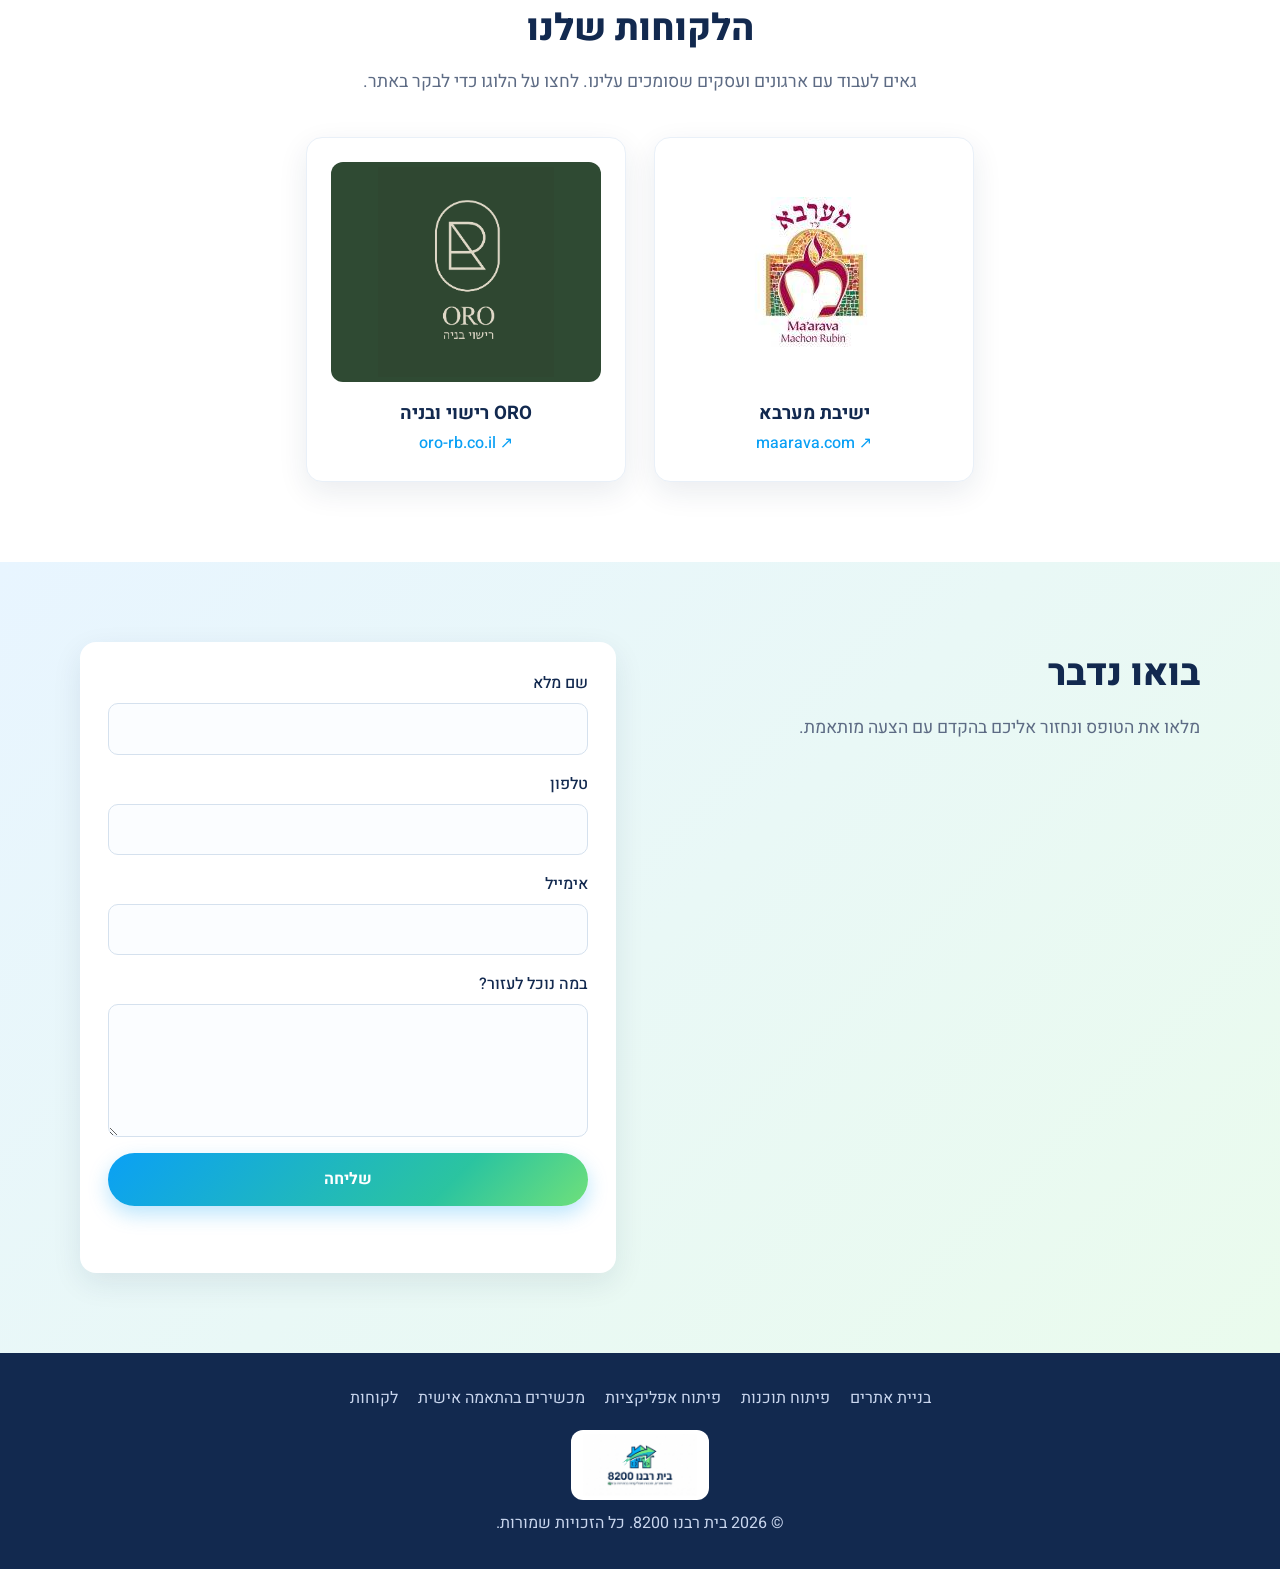
==== commit 5bc36b3e: "SEO: keywords/twitter/hreflang meta on all pages, clients structured data, footer internal links, im" ====
--- a/index.html
+++ b/index.html
@@ -19,6 +19,10 @@
   <meta name="twitter:card" content="summary_large_image">
   <meta name="theme-color" content="#12294f">
   <script type="application/ld+json">{"@context": "https://schema.org", "@graph": [{"@type": "Organization", "@id": "https://rabenu8200.com/#org", "name": "בית רבנו 8200", "alternateName": ["בית רבנו", "Beit Rabenu 8200", "Beit Rabenu"], "url": "https://rabenu8200.com/", "logo": "https://rabenu8200.com/assets/logo.jpg", "founder": {"@id": "https://rabenu8200.com/#pinky"}, "description": "חברת טכנולוגיה לבניית אתרים, פיתוח תוכנות ואפליקציות ויצור מכשירים מותאמים אישית.", "areaServed": "IL", "knowsAbout": ["בניית אתרים", "פיתוח אתרים", "פיתוח תוכנות", "פיתוח אפליקציות", "מכשירים בהתאמה אישית"]}, {"@type": "Person", "@id": "https://rabenu8200.com/#pinky", "name": "פינקי לופיאנסקי", "alternateName": ["Pinky Lopiansky", "פינקי"], "worksFor": {"@id": "https://rabenu8200.com/#org"}}, {"@type": "WebSite", "name": "בית רבנו 8200", "url": "https://rabenu8200.com/", "inLanguage": "he"}, {"@type": "ProfessionalService", "name": "בית רבנו 8200", "url": "https://rabenu8200.com/", "image": "https://rabenu8200.com/assets/logo.jpg", "serviceType": ["בניית אתרים", "פיתוח אתרים", "פיתוח תוכנות", "פיתוח אפליקציות", "ייצור מכשירים בהתאמה אישית"], "areaServed": "IL", "priceRange": "$"}]}</script>
+  <meta property="og:image:alt" content="לוגו בית רבנו 8200 – בניית אתרים ופיתוח תוכנות">
+  <link rel="alternate" hreflang="he" href="https://rabenu8200.com/">
+  <link rel="alternate" hreflang="x-default" href="https://rabenu8200.com/">
+  <link rel="apple-touch-icon" href="assets/logo.jpg">
   <link rel="icon" href="assets/logo.jpg">
   <link rel="preconnect" href="https://fonts.googleapis.com">
   <link rel="preconnect" href="https://fonts.gstatic.com" crossorigin>
@@ -30,7 +34,7 @@
 <header class="site-header" id="top">
   <div class="container nav">
     <a href="#top" class="brand" aria-label="בית רבנו 8200">
-      <img src="assets/logo.jpg" alt="לוגו בית רבנו 8200">
+      <img src="assets/logo.jpg" alt="לוגו בית רבנו 8200" width="2000" height="1091">
     </a>
     <button class="menu-toggle" aria-label="תפריט" aria-expanded="false">☰</button>
     <nav class="menu" id="menu">
@@ -86,22 +90,22 @@
       <div class="cards">
         <article class="card">
           <div class="icon">🌐</div>
-          <h3>בניית אתרים</h3>
+          <h3><a href="web-development.html">בניית אתרים</a></h3>
           <p>אתרי תדמית, דפי נחיתה וחנויות אינטרנט – מעוצבים, מהירים ומותאמים לנייד, מוכנים לעלייה לאוויר תוך זמן קצר.</p>
         </article>
         <article class="card">
           <div class="icon">⚙️</div>
-          <h3>פיתוח תוכנות</h3>
+          <h3><a href="software-development.html">פיתוח תוכנות</a></h3>
           <p>מערכות ניהול, כלי אוטומציה ותוכנות שולחן עבודה שנבנות לפי הצרכים המדויקים של הארגון שלכם.</p>
         </article>
         <article class="card">
           <div class="icon">📱</div>
-          <h3>אפליקציות</h3>
+          <h3><a href="app-development.html">אפליקציות</a></h3>
           <p>אפליקציות לנייד ולרשת, מאפיון ועיצוב ועד פיתוח, בדיקות והעלאה לחנויות.</p>
         </article>
         <article class="card">
           <div class="icon">🔌</div>
-          <h3>מכשירים בהתאמה אישית</h3>
+          <h3><a href="custom-devices.html">מכשירים בהתאמה אישית</a></h3>
           <p>תכנון וייצור של מכשירים ייעודיים – חומרה ותוכנה שעובדות יחד בדיוק כמו שהגדרתם.</p>
         </article>
       </div>
@@ -169,12 +173,12 @@
       <p class="sub">גאים לעבוד עם ארגונים ועסקים שסומכים עלינו. לחצו על הלוגו כדי לבקר באתר.</p>
       <div class="clients">
         <a class="client" href="https://maarava.com" target="_blank" rel="noopener">
-          <div class="client-logo"><img src="assets/client-maarava.jpg" alt="לוגו ישיבת מערבא" loading="lazy"></div>
+          <div class="client-logo"><img src="assets/client-maarava.jpg" alt="לוגו ישיבת מערבא – לקוח של בית רבנו 8200" width="150" height="150" loading="lazy"></div>
           <h3>ישיבת מערבא</h3>
           <span class="visit">maarava.com ↗</span>
         </a>
         <a class="client" href="https://oro-rb.co.il/" target="_blank" rel="noopener">
-          <div class="client-logo oro"><img src="assets/client-oro.png" alt="לוגו ORO רישוי ובניה" loading="lazy"></div>
+          <div class="client-logo oro"><img src="assets/client-oro.png" alt="לוגו ORO רישוי ובניה – לקוח של בית רבנו 8200" width="523" height="625" loading="lazy"></div>
           <h3>ORO רישוי ובניה</h3>
           <span class="visit">oro-rb.co.il ↗</span>
         </a>
@@ -206,6 +210,13 @@
 
 <footer class="footer">
   <div class="container">
+    <div class="footer-links">
+      <a href="web-development.html">בניית אתרים</a>
+      <a href="software-development.html">פיתוח תוכנות</a>
+      <a href="app-development.html">פיתוח אפליקציות</a>
+      <a href="custom-devices.html">מכשירים בהתאמה אישית</a>
+      <a href="clients.html">לקוחות</a>
+    </div>
     <img src="assets/logo.jpg" alt="בית רבנו 8200">
     <p>© <span id="year"></span> בית רבנו 8200. כל הזכויות שמורות.</p>
   </div>
--- a/styles.css
+++ b/styles.css
@@ -133,3 +133,21 @@
 .about-text { font-size: 1.1rem; margin-top: 16px; text-align: center; color: var(--muted); }
 .about-text strong { color: var(--navy); }
 .about-text a { color: var(--blue); font-weight: 700; }
+
+/* Service pages */
+.icon.big { width: 72px; height: 72px; font-size: 2.4rem; margin: 0 auto 16px; }
+.page-hero .btn { margin-top: 20px; }
+.h2-sm { font-size: 1.5rem; margin: 40px 0 20px; }
+.checks.wide li { font-size: 1.05rem; }
+.card h3 a { text-decoration: none; color: inherit; }
+.card h3 a:hover { color: var(--blue); }
+.faq details { background: #fff; border: 1px solid #e9f0f8; border-radius: 12px; padding: 16px 20px; margin-bottom: 12px; box-shadow: var(--shadow); }
+.faq summary { cursor: pointer; font-weight: 700; color: var(--navy); }
+.faq details p { margin-top: 10px; color: var(--muted); }
+.more { display: flex; flex-wrap: wrap; gap: 12px; justify-content: center; }
+.more a { text-decoration: none; background: var(--alt); color: var(--navy); font-weight: 500; padding: 10px 20px; border-radius: 999px; border: 1px solid #dbe9f6; }
+.more a:hover { border-color: var(--blue); color: var(--blue); }
+
+.footer-links { display: flex; flex-wrap: wrap; gap: 8px 20px; justify-content: center; margin-bottom: 18px; }
+.footer-links a { color: #c9d6ee; text-decoration: none; }
+.footer-links a:hover { color: var(--green); }
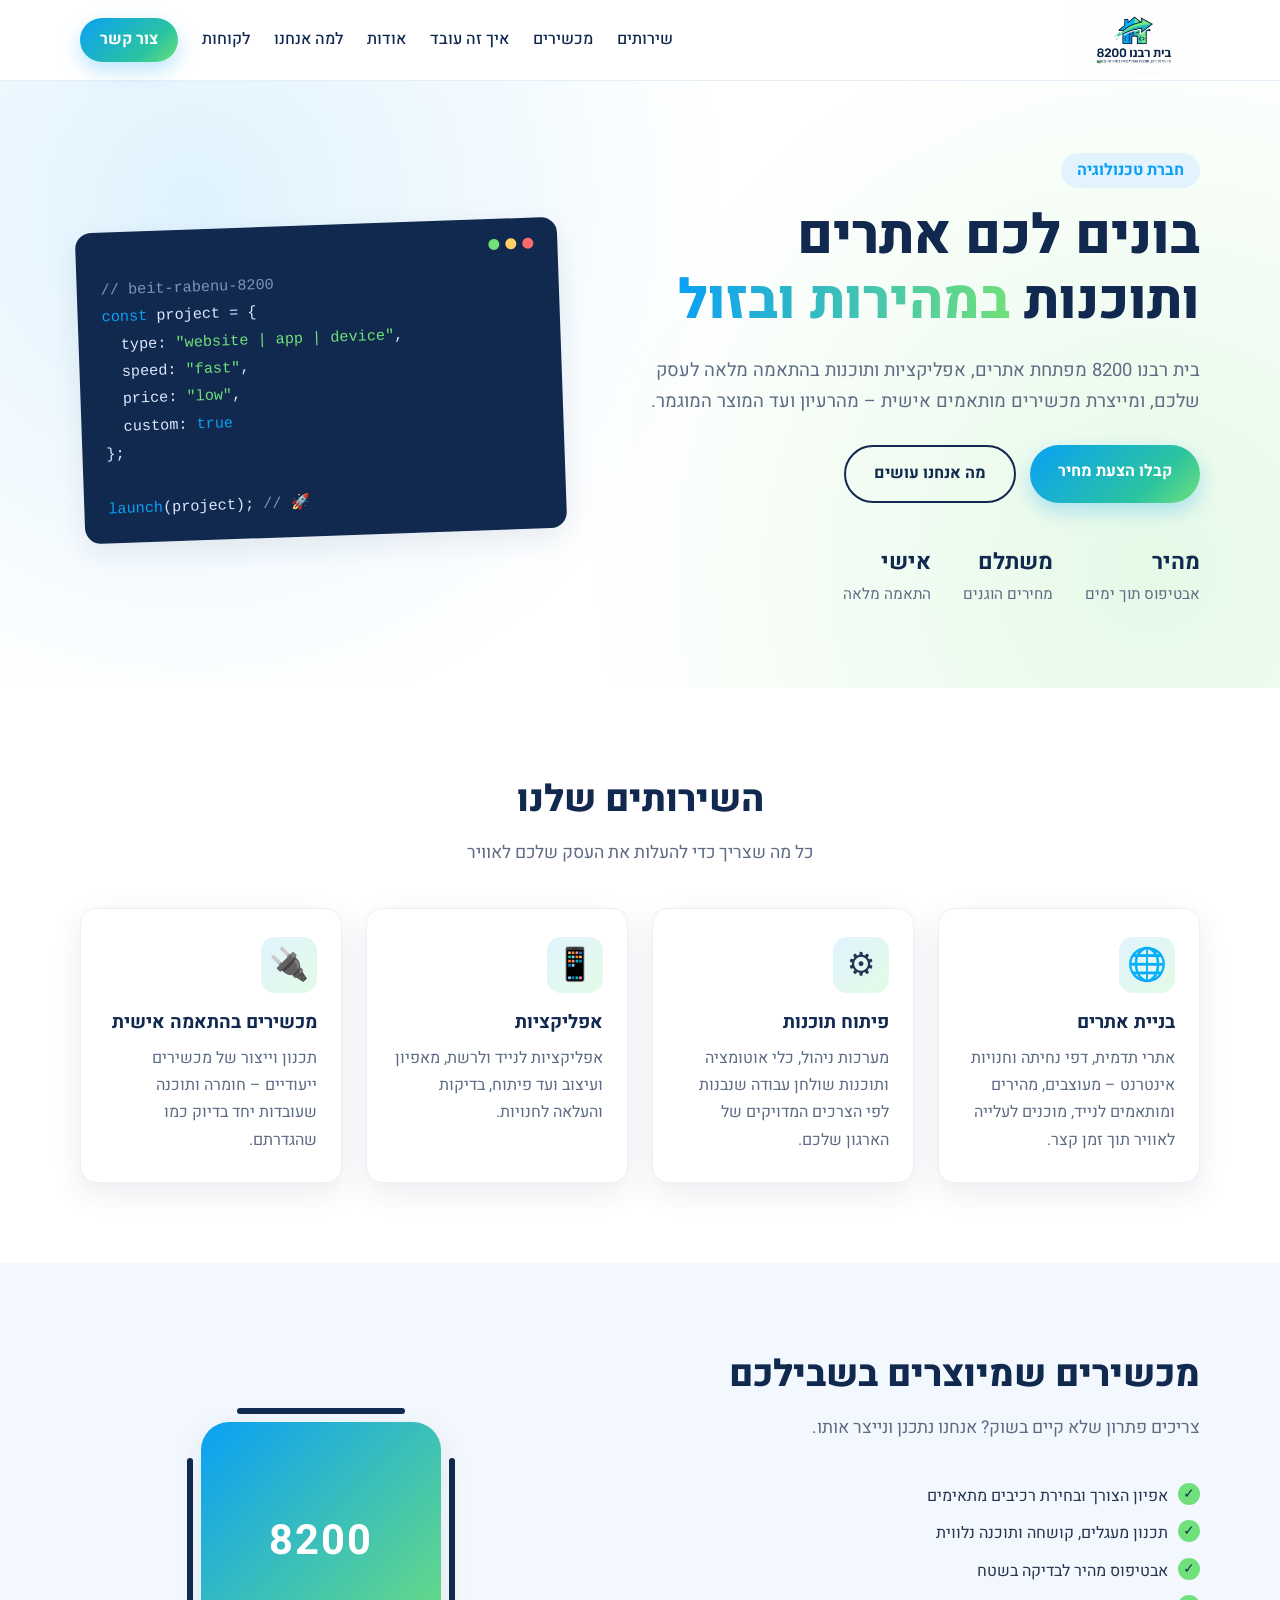
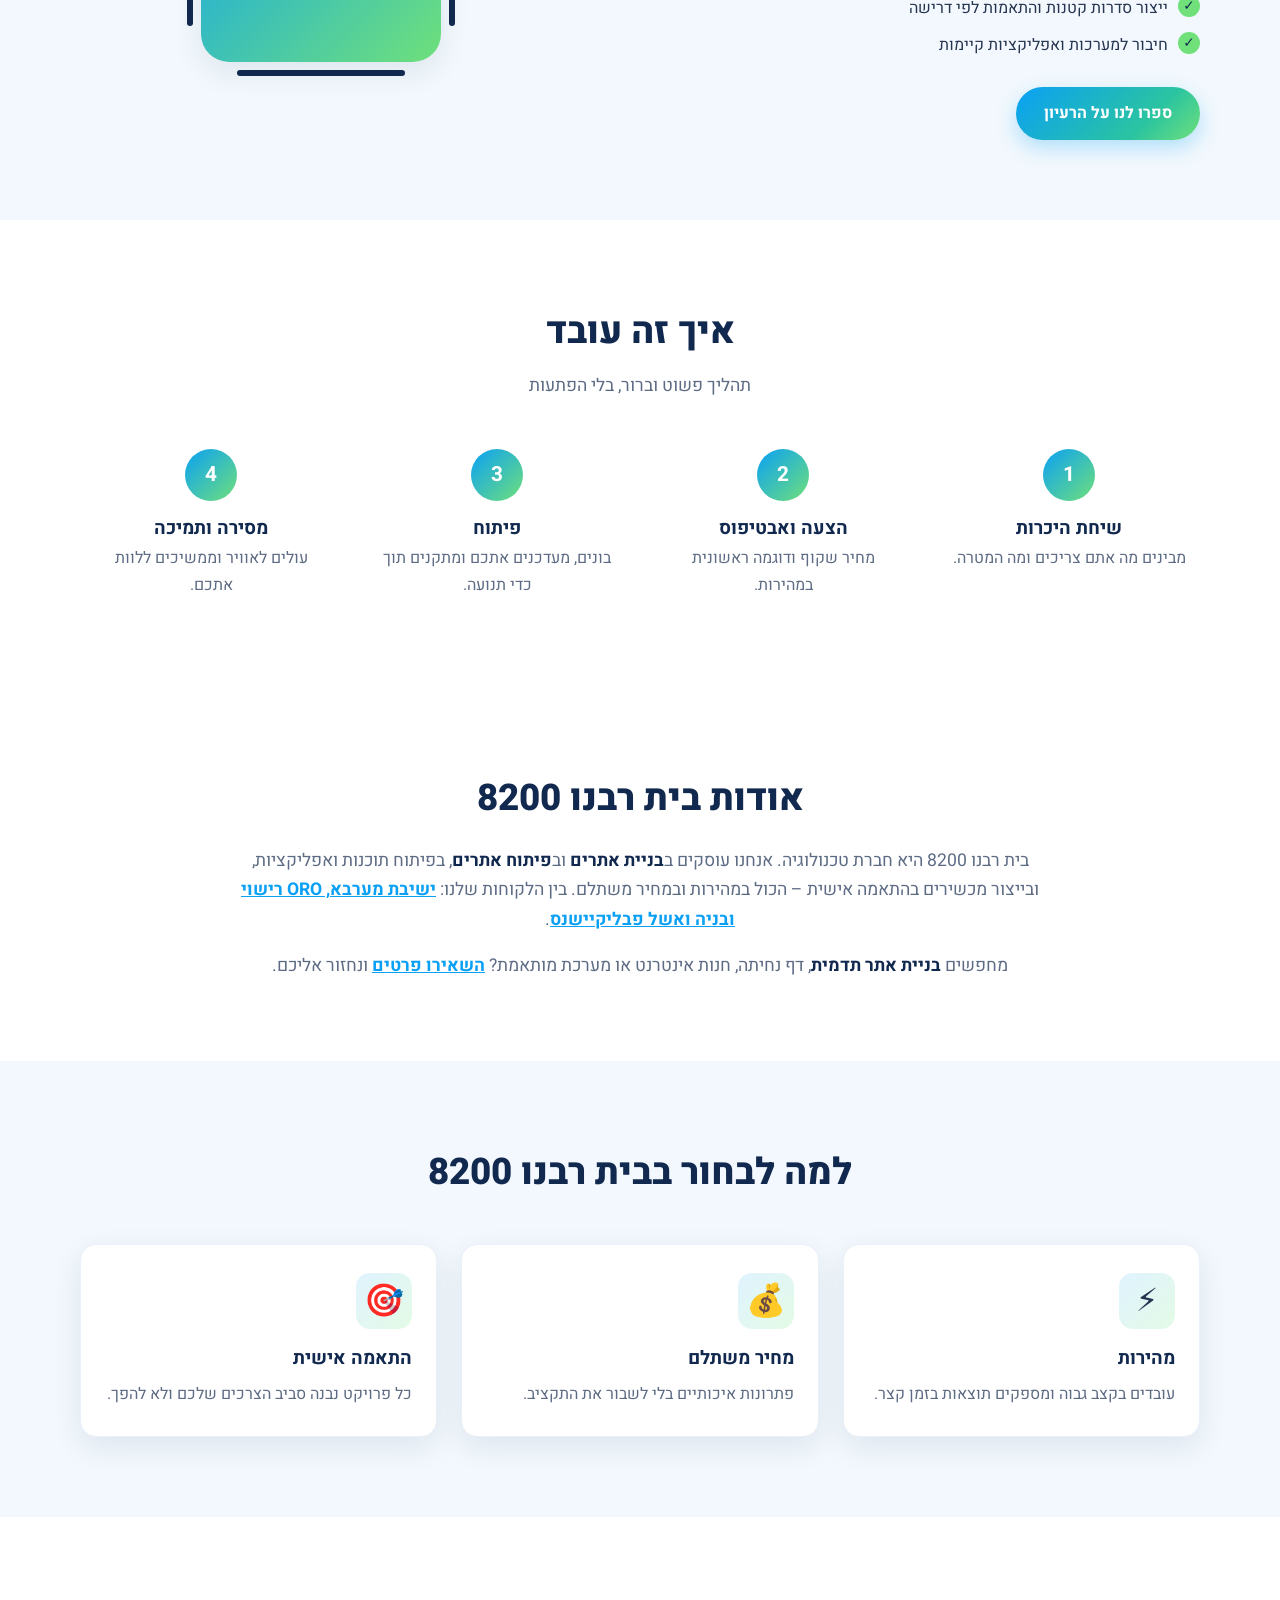
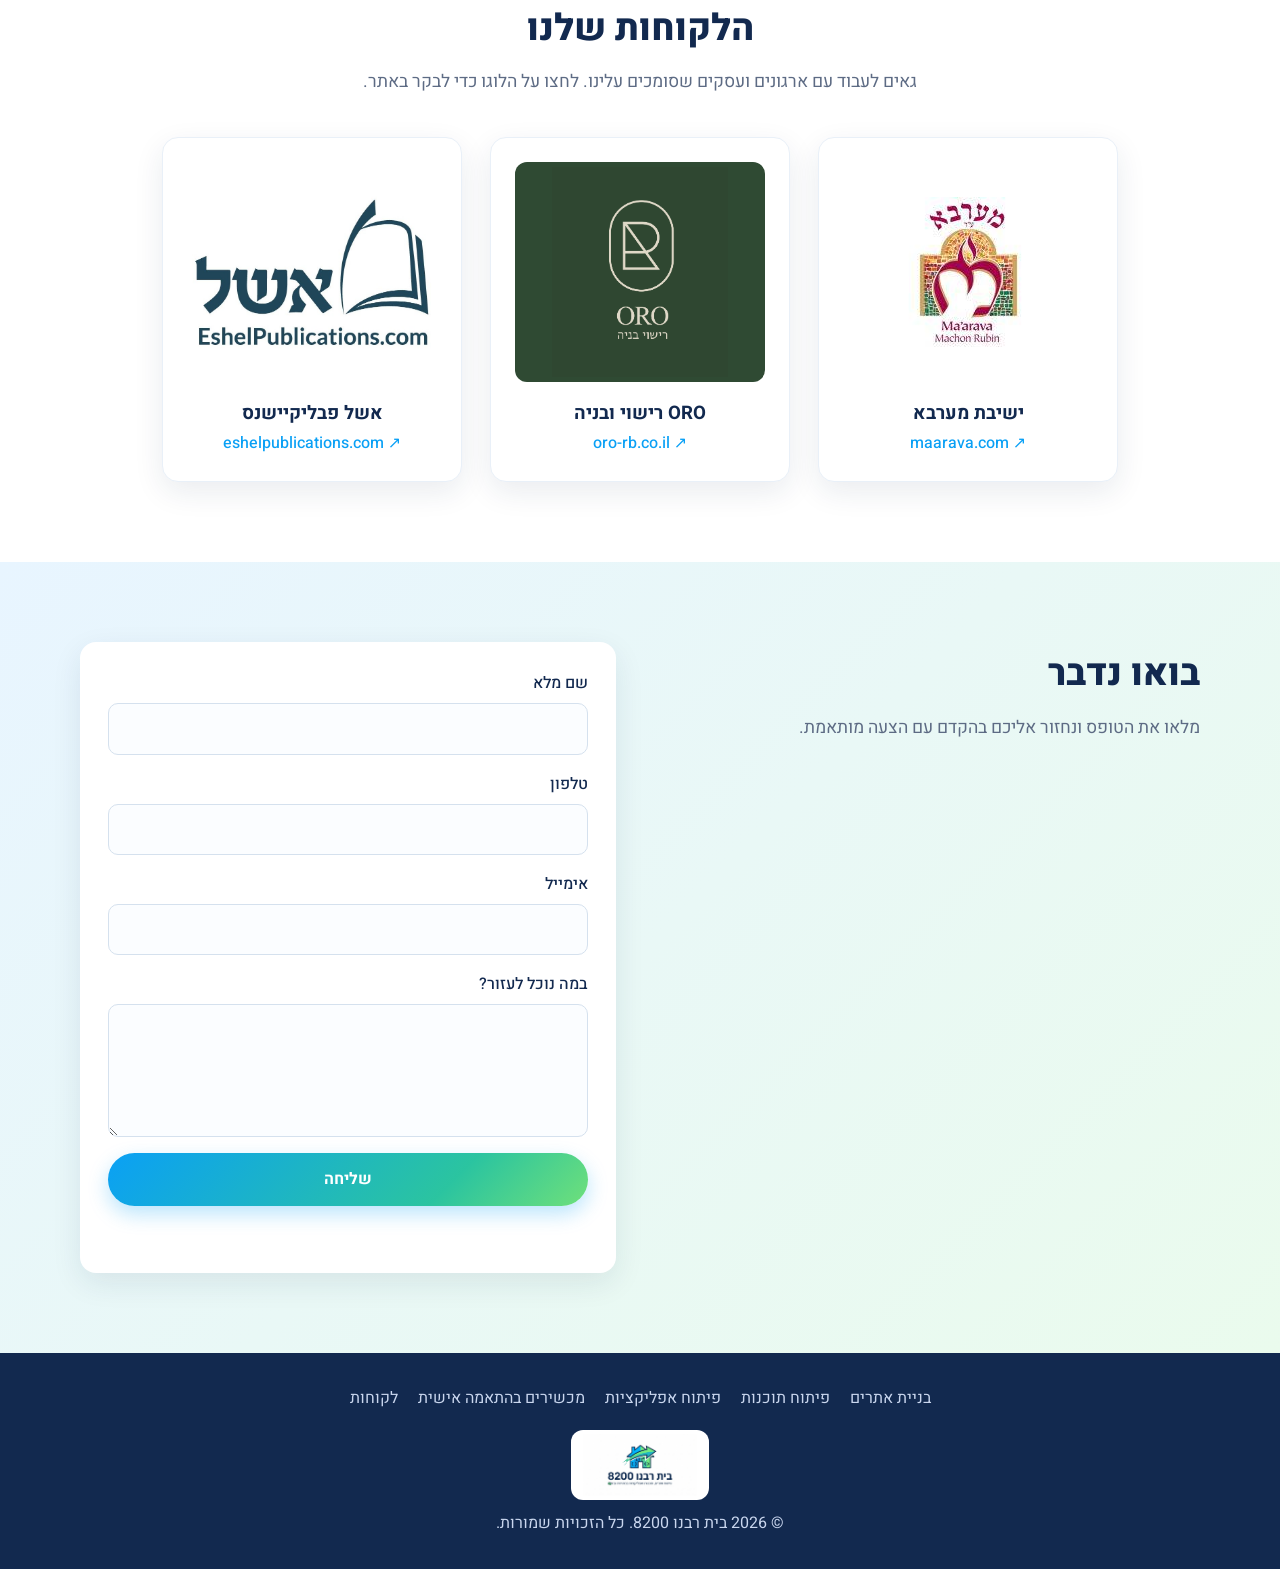
==== commit 426b7bf0: "Add Eshel Publications client Co-Authored-By: Claude Sonnet 5.5 <noreply@anthropic.com> Claude-Sessi" ====
--- a/index.html
+++ b/index.html
@@ -151,7 +151,7 @@
   <section class="section" id="about">
     <div class="container narrow">
       <h2>אודות בית רבנו 8200</h2>
-      <p class="about-text">בית רבנו 8200 היא חברת טכנולוגיה. אנחנו עוסקים ב<strong>בניית אתרים</strong> וב<strong>פיתוח אתרים</strong>, בפיתוח תוכנות ואפליקציות, ובייצור מכשירים בהתאמה אישית – הכול במהירות ובמחיר משתלם. בין הלקוחות שלנו: <a href="#clients">ישיבת מערבא ו-ORO רישוי ובניה</a>.</p>
+      <p class="about-text">בית רבנו 8200 היא חברת טכנולוגיה. אנחנו עוסקים ב<strong>בניית אתרים</strong> וב<strong>פיתוח אתרים</strong>, בפיתוח תוכנות ואפליקציות, ובייצור מכשירים בהתאמה אישית – הכול במהירות ובמחיר משתלם. בין הלקוחות שלנו: <a href="#clients">ישיבת מערבא, ORO רישוי ובניה ואשל פבליקיישנס</a>.</p>
       <p class="about-text">מחפשים <strong>בניית אתר תדמית</strong>, דף נחיתה, חנות אינטרנט או מערכת מותאמת? <a href="#contact">השאירו פרטים</a> ונחזור אליכם.</p>
     </div>
   </section>
@@ -182,6 +182,11 @@
           <h3>ORO רישוי ובניה</h3>
           <span class="visit">oro-rb.co.il ↗</span>
         </a>
+        <a class="client" href="https://www.eshelpublications.com/" target="_blank" rel="noopener">
+          <div class="client-logo"><img src="assets/client-eshel.jpg" alt="לוגו הוצאת אשל – לקוח של בית רבנו 8200" width="738" height="477" loading="lazy"></div>
+          <h3>אשל פבליקיישנס</h3>
+          <span class="visit">eshelpublications.com ↗</span>
+        </a>
       </div>
     </div>
   </section>
--- a/styles.css
+++ b/styles.css
@@ -118,7 +118,7 @@
 .menu a[aria-current="page"] { color: var(--blue); }
 .page-hero { padding: 64px 0 24px; text-align: center; background: radial-gradient(circle at 15% 20%, rgba(10,160,245,.13), transparent 45%), radial-gradient(circle at 90% 80%, rgba(111,224,122,.18), transparent 45%); }
 .page-hero .lead { margin-inline: auto; }
-.clients { display: grid; grid-template-columns: repeat(auto-fit, minmax(260px, 320px)); gap: 28px; justify-content: center; }
+.clients { display: grid; grid-template-columns: repeat(auto-fit, minmax(240px, 300px)); gap: 28px; justify-content: center; }
 .client { display: block; text-align: center; text-decoration: none; background: #fff; border: 1px solid #e9f0f8; border-radius: var(--radius); box-shadow: var(--shadow); padding: 24px; transition: transform .2s, box-shadow .2s; }
 .client:hover { transform: translateY(-6px); box-shadow: 0 16px 36px rgba(18,41,79,.15); }
 .client-logo { height: 220px; display: grid; place-items: center; border-radius: 12px; background: #fff; margin-bottom: 16px; overflow: hidden; }
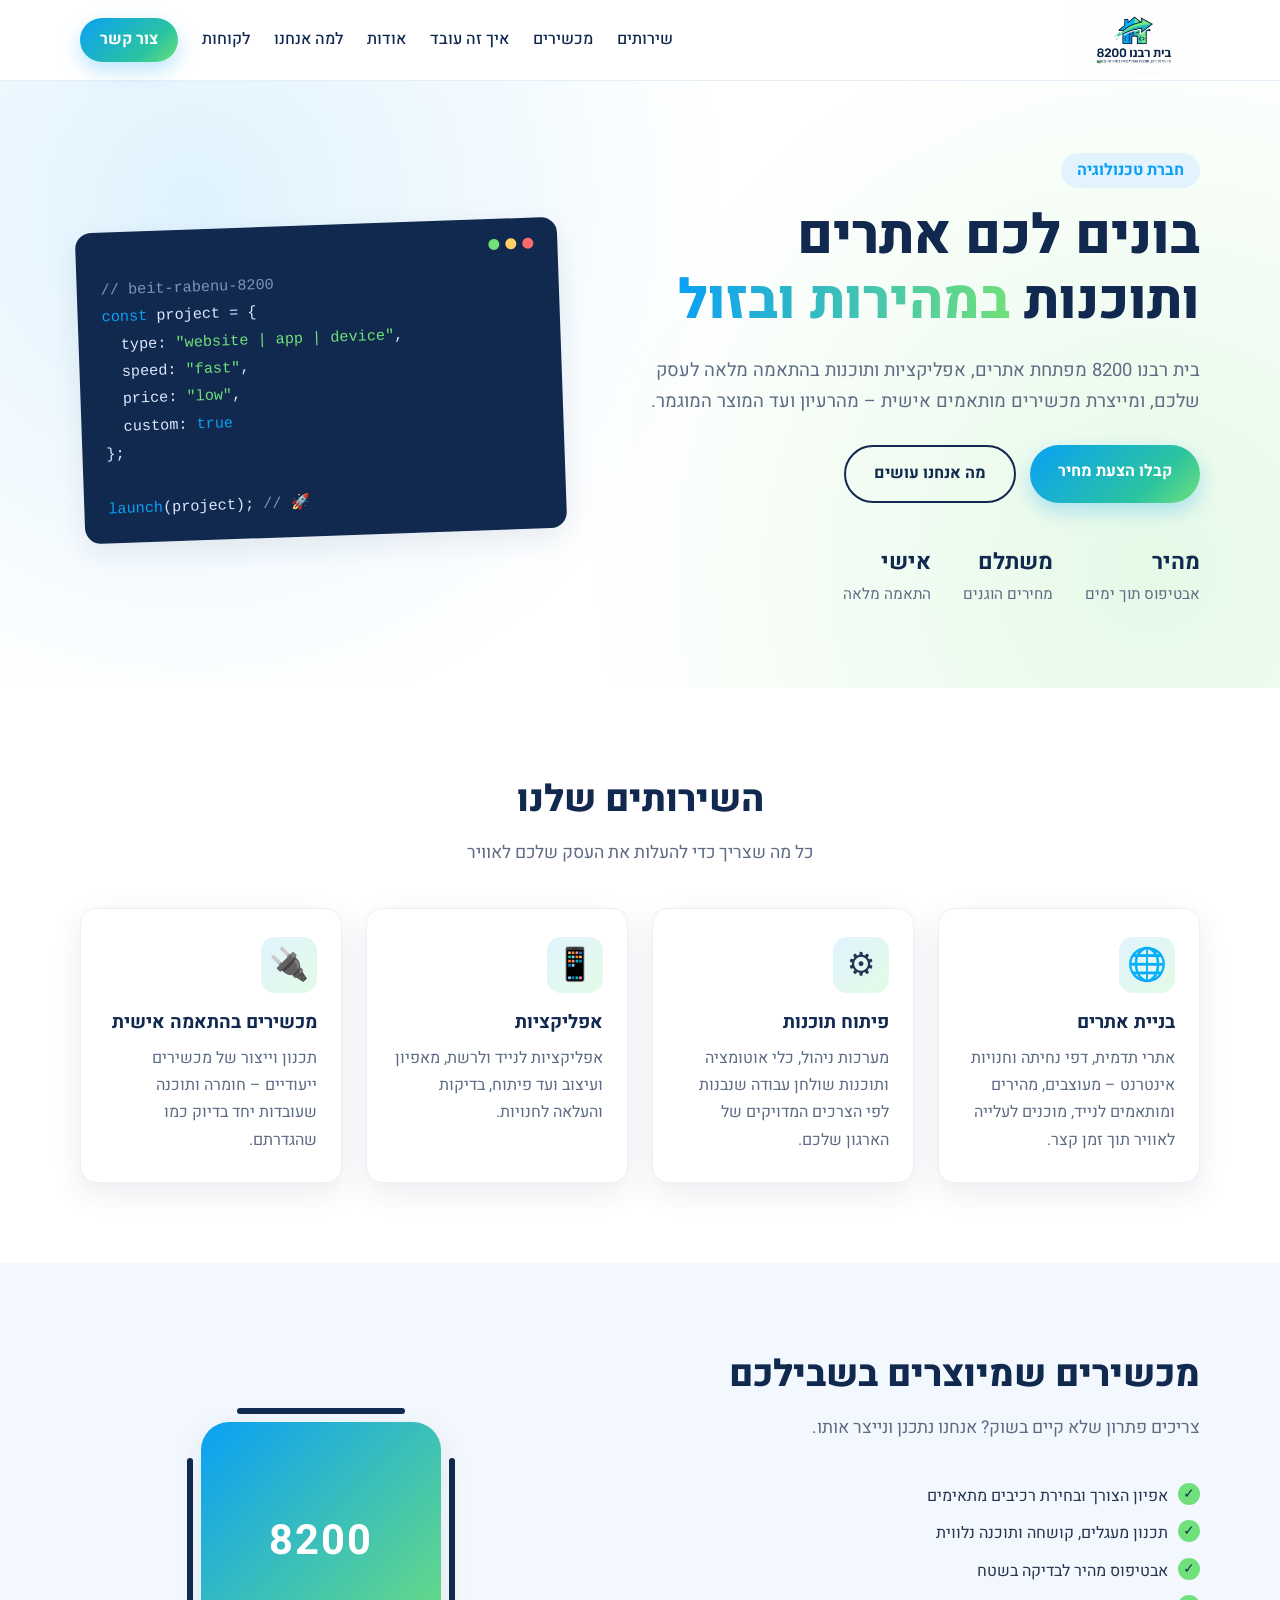
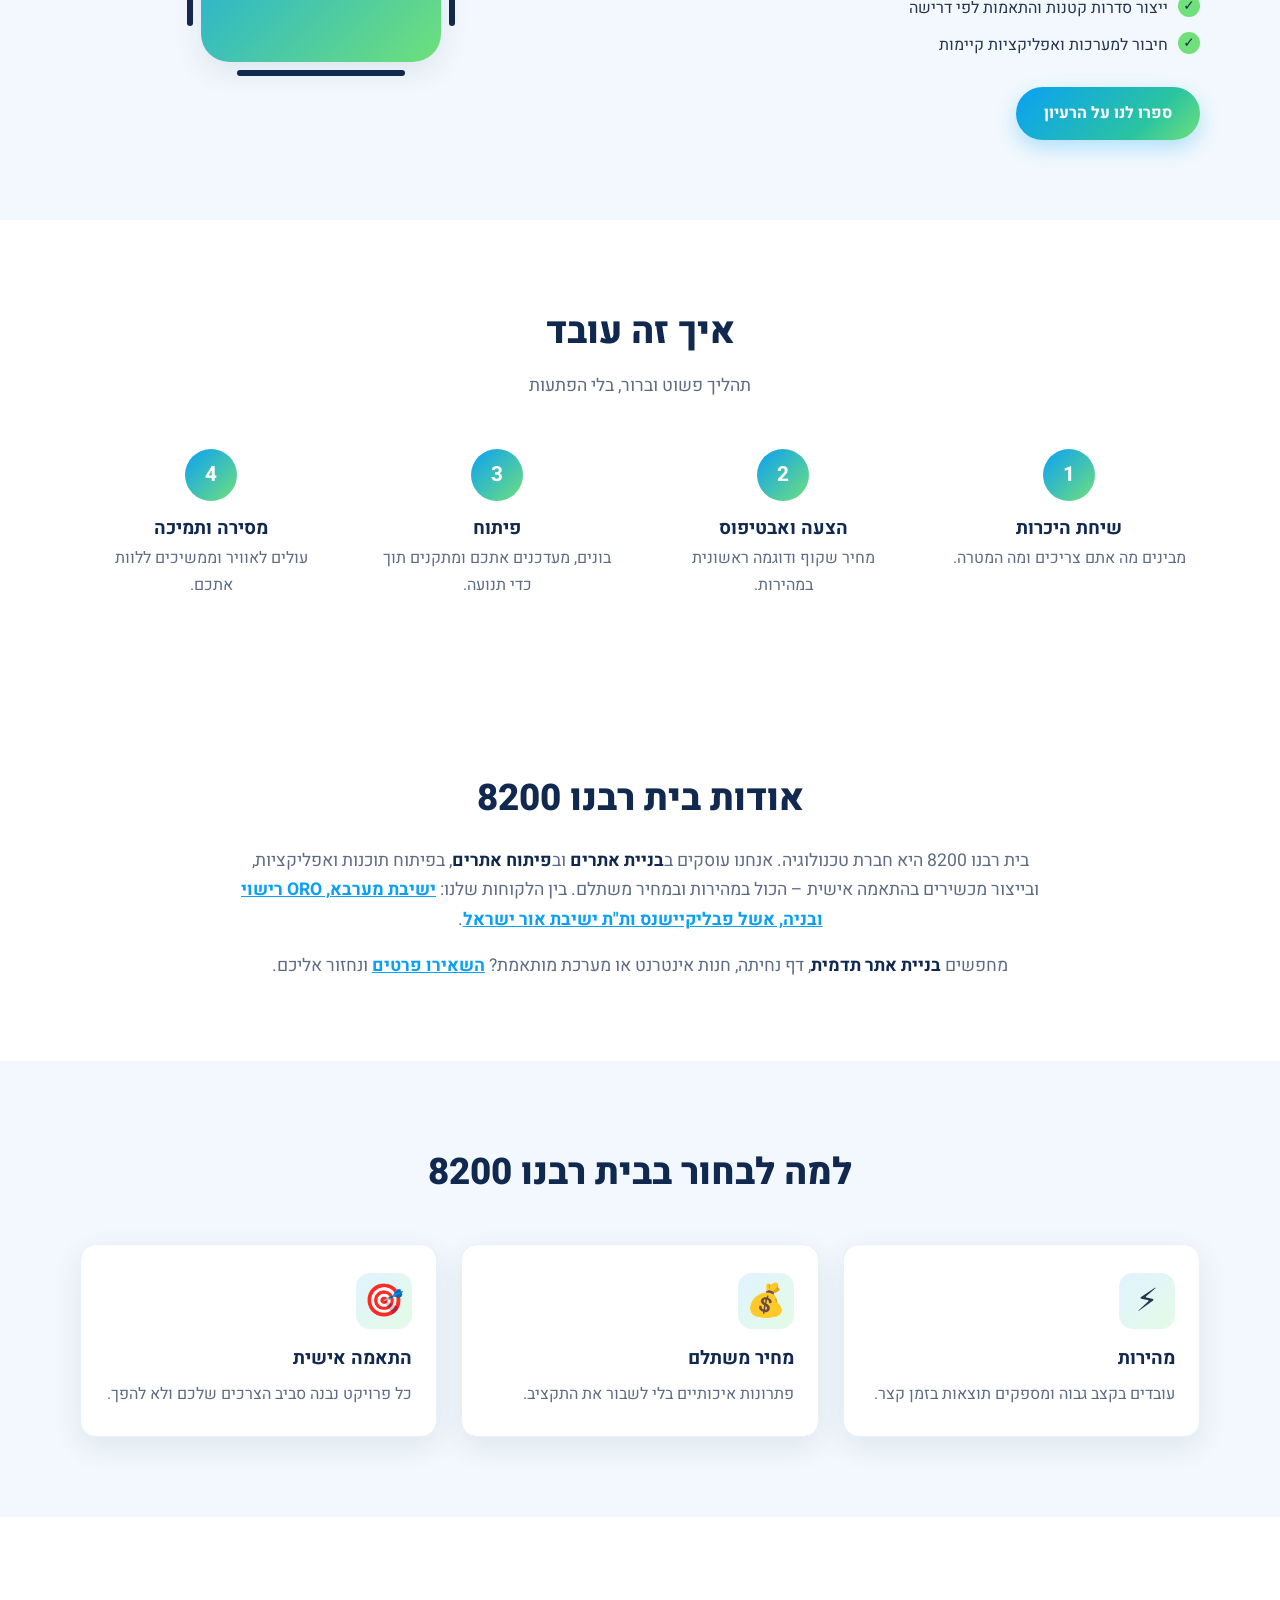
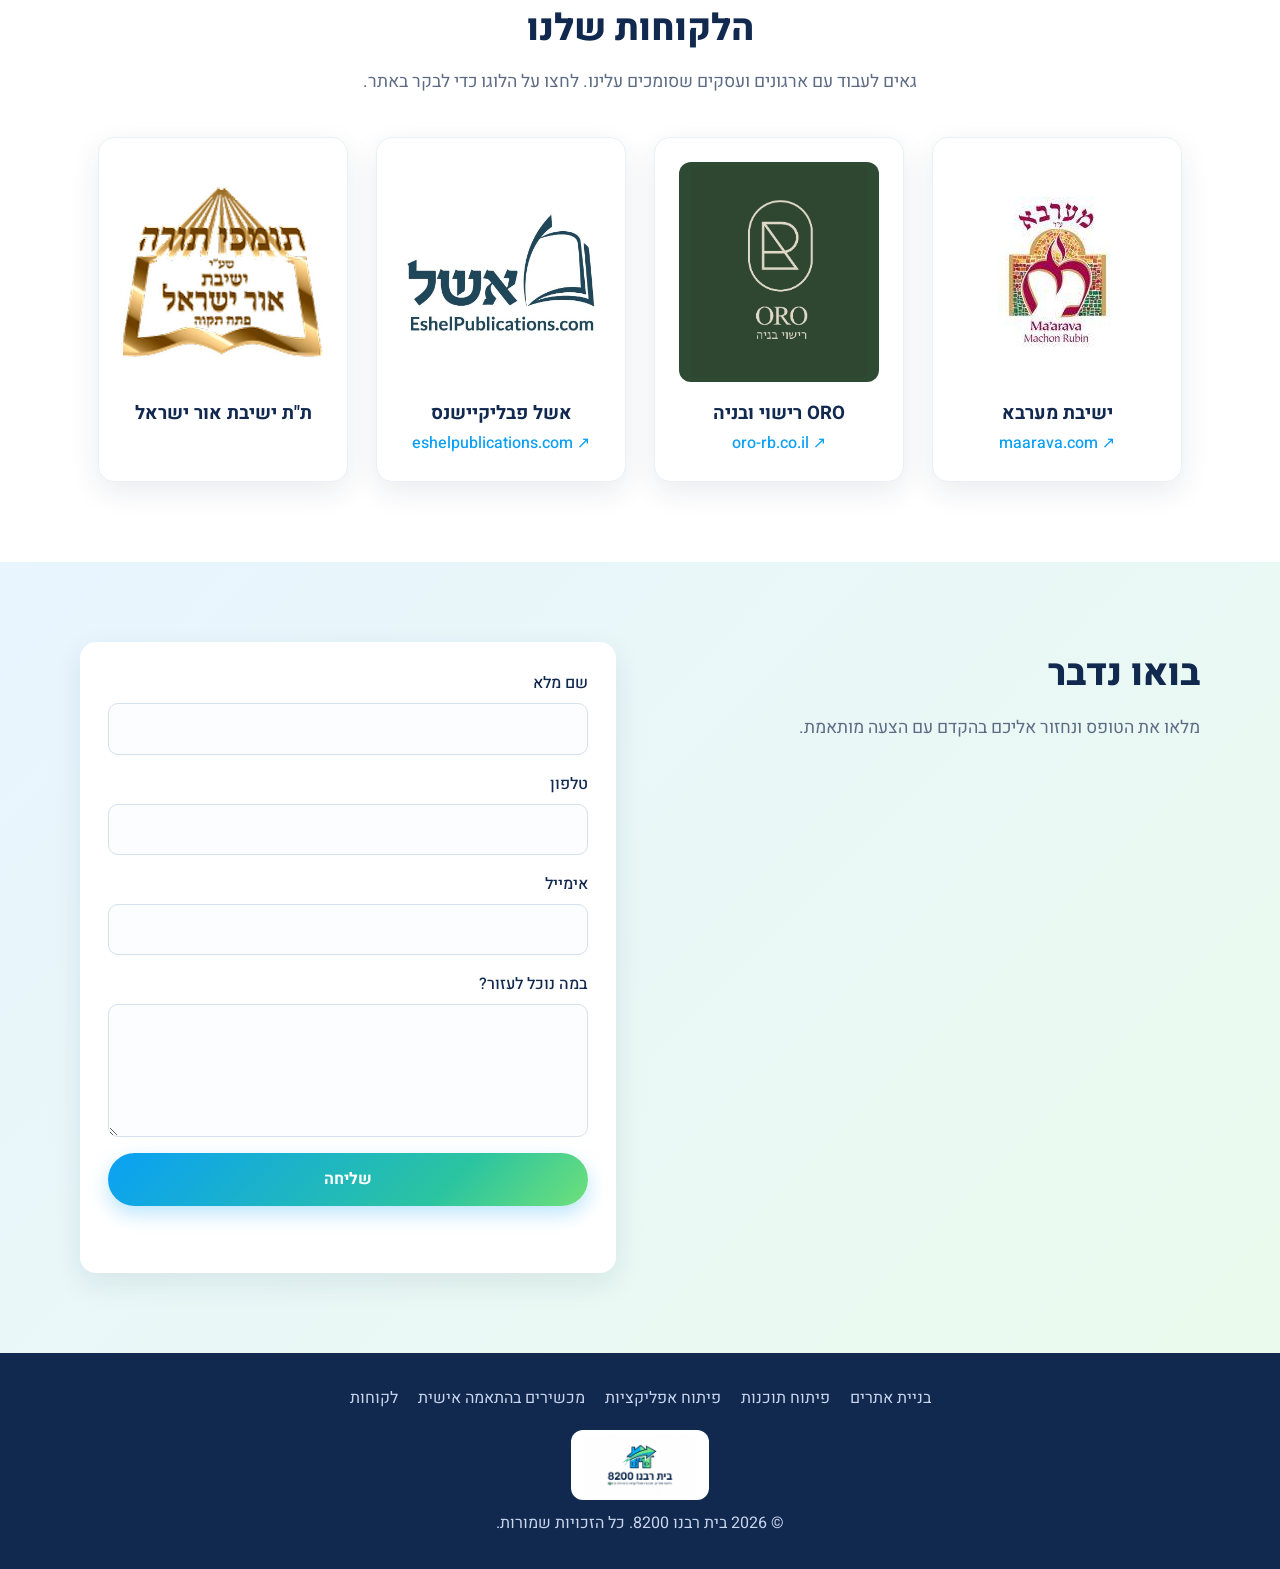
==== commit 1c04ace0: "Add Or Yisrael Talmud Torah client Co-Authored-By: Claude Sonnet 5.5 <noreply@anthropic.com> Claude-" ====
--- a/index.html
+++ b/index.html
@@ -18,12 +18,15 @@
   <meta property="og:image" content="https://rabenu8200.com/assets/logo.jpg">
   <meta name="twitter:card" content="summary_large_image">
   <meta name="theme-color" content="#12294f">
-  <script type="application/ld+json">{"@context": "https://schema.org", "@graph": [{"@type": "Organization", "@id": "https://rabenu8200.com/#org", "name": "בית רבנו 8200", "alternateName": ["בית רבנו", "Beit Rabenu 8200", "Beit Rabenu"], "url": "https://rabenu8200.com/", "logo": "https://rabenu8200.com/assets/logo.jpg", "founder": {"@id": "https://rabenu8200.com/#pinky"}, "description": "חברת טכנולוגיה לבניית אתרים, פיתוח תוכנות ואפליקציות ויצור מכשירים מותאמים אישית.", "areaServed": "IL", "knowsAbout": ["בניית אתרים", "פיתוח אתרים", "פיתוח תוכנות", "פיתוח אפליקציות", "מכשירים בהתאמה אישית"]}, {"@type": "Person", "@id": "https://rabenu8200.com/#pinky", "name": "פינקי לופיאנסקי", "alternateName": ["Pinky Lopiansky", "פינקי"], "worksFor": {"@id": "https://rabenu8200.com/#org"}}, {"@type": "WebSite", "name": "בית רבנו 8200", "url": "https://rabenu8200.com/", "inLanguage": "he"}, {"@type": "ProfessionalService", "name": "בית רבנו 8200", "url": "https://rabenu8200.com/", "image": "https://rabenu8200.com/assets/logo.jpg", "serviceType": ["בניית אתרים", "פיתוח אתרים", "פיתוח תוכנות", "פיתוח אפליקציות", "ייצור מכשירים בהתאמה אישית"], "areaServed": "IL", "priceRange": "$"}]}</script>
+  <script type="application/ld+json">{"@context": "https://schema.org", "@graph": [{"@type": "Organization", "@id": "https://rabenu8200.com/#org", "name": "בית רבנו 8200", "alternateName": ["בית רבנו", "Beit Rabenu 8200", "Beit Rabenu"], "url": "https://rabenu8200.com/", "logo": "https://rabenu8200.com/assets/icon-512.png", "founder": {"@id": "https://rabenu8200.com/#pinky"}, "description": "חברת טכנולוגיה לבניית אתרים, פיתוח תוכנות ואפליקציות ויצור מכשירים מותאמים אישית.", "areaServed": "IL", "knowsAbout": ["בניית אתרים", "פיתוח אתרים", "פיתוח תוכנות", "פיתוח אפליקציות", "מכשירים בהתאמה אישית"]}, {"@type": "Person", "@id": "https://rabenu8200.com/#pinky", "name": "פינקי לופיאנסקי", "alternateName": ["Pinky Lopiansky", "פינקי"], "worksFor": {"@id": "https://rabenu8200.com/#org"}}, {"@type": "WebSite", "name": "בית רבנו 8200", "url": "https://rabenu8200.com/", "inLanguage": "he"}, {"@type": "ProfessionalService", "name": "בית רבנו 8200", "url": "https://rabenu8200.com/", "image": "https://rabenu8200.com/assets/logo.jpg", "serviceType": ["בניית אתרים", "פיתוח אתרים", "פיתוח תוכנות", "פיתוח אפליקציות", "ייצור מכשירים בהתאמה אישית"], "areaServed": "IL", "priceRange": "$"}]}</script>
   <meta property="og:image:alt" content="לוגו בית רבנו 8200 – בניית אתרים ופיתוח תוכנות">
   <link rel="alternate" hreflang="he" href="https://rabenu8200.com/">
   <link rel="alternate" hreflang="x-default" href="https://rabenu8200.com/">
-  <link rel="apple-touch-icon" href="assets/logo.jpg">
-  <link rel="icon" href="assets/logo.jpg">
+  <link rel="icon" href="/favicon.ico" sizes="any">
+  <link rel="icon" type="image/png" sizes="48x48" href="/assets/icon-48.png">
+  <link rel="icon" type="image/png" sizes="192x192" href="/assets/icon-192.png">
+  <link rel="apple-touch-icon" href="/assets/icon-180.png">
+  <link rel="manifest" href="/site.webmanifest">
   <link rel="preconnect" href="https://fonts.googleapis.com">
   <link rel="preconnect" href="https://fonts.gstatic.com" crossorigin>
   <link href="https://fonts.googleapis.com/css2?family=Heebo:wght@400;500;700;800&display=swap" rel="stylesheet">
@@ -151,7 +154,7 @@
   <section class="section" id="about">
     <div class="container narrow">
       <h2>אודות בית רבנו 8200</h2>
-      <p class="about-text">בית רבנו 8200 היא חברת טכנולוגיה. אנחנו עוסקים ב<strong>בניית אתרים</strong> וב<strong>פיתוח אתרים</strong>, בפיתוח תוכנות ואפליקציות, ובייצור מכשירים בהתאמה אישית – הכול במהירות ובמחיר משתלם. בין הלקוחות שלנו: <a href="#clients">ישיבת מערבא, ORO רישוי ובניה ואשל פבליקיישנס</a>.</p>
+      <p class="about-text">בית רבנו 8200 היא חברת טכנולוגיה. אנחנו עוסקים ב<strong>בניית אתרים</strong> וב<strong>פיתוח אתרים</strong>, בפיתוח תוכנות ואפליקציות, ובייצור מכשירים בהתאמה אישית – הכול במהירות ובמחיר משתלם. בין הלקוחות שלנו: <a href="#clients">ישיבת מערבא, ORO רישוי ובניה, אשל פבליקיישנס ות"ת ישיבת אור ישראל</a>.</p>
       <p class="about-text">מחפשים <strong>בניית אתר תדמית</strong>, דף נחיתה, חנות אינטרנט או מערכת מותאמת? <a href="#contact">השאירו פרטים</a> ונחזור אליכם.</p>
     </div>
   </section>
@@ -187,6 +190,10 @@
           <h3>אשל פבליקיישנס</h3>
           <span class="visit">eshelpublications.com ↗</span>
         </a>
+        <div class="client client-static">
+          <div class="client-logo"><img src="assets/client-or-israel.jpg" alt="לוגו ת&quot;ת ישיבת אור ישראל פתח תקווה – לקוח של בית רבנו 8200" width="700" height="610" loading="lazy"></div>
+          <h3>ת"ת ישיבת אור ישראל</h3>
+        </div>
       </div>
     </div>
   </section>
--- a/styles.css
+++ b/styles.css
@@ -118,7 +118,7 @@
 .menu a[aria-current="page"] { color: var(--blue); }
 .page-hero { padding: 64px 0 24px; text-align: center; background: radial-gradient(circle at 15% 20%, rgba(10,160,245,.13), transparent 45%), radial-gradient(circle at 90% 80%, rgba(111,224,122,.18), transparent 45%); }
 .page-hero .lead { margin-inline: auto; }
-.clients { display: grid; grid-template-columns: repeat(auto-fit, minmax(240px, 300px)); gap: 28px; justify-content: center; }
+.clients { display: grid; grid-template-columns: repeat(auto-fit, minmax(200px, 250px)); gap: 28px; justify-content: center; }
 .client { display: block; text-align: center; text-decoration: none; background: #fff; border: 1px solid #e9f0f8; border-radius: var(--radius); box-shadow: var(--shadow); padding: 24px; transition: transform .2s, box-shadow .2s; }
 .client:hover { transform: translateY(-6px); box-shadow: 0 16px 36px rgba(18,41,79,.15); }
 .client-logo { height: 220px; display: grid; place-items: center; border-radius: 12px; background: #fff; margin-bottom: 16px; overflow: hidden; }
@@ -151,3 +151,6 @@
 .footer-links { display: flex; flex-wrap: wrap; gap: 8px 20px; justify-content: center; margin-bottom: 18px; }
 .footer-links a { color: #c9d6ee; text-decoration: none; }
 .footer-links a:hover { color: var(--green); }
+
+.client-static { cursor: default; }
+.client-static:hover { transform: none; box-shadow: var(--shadow); }
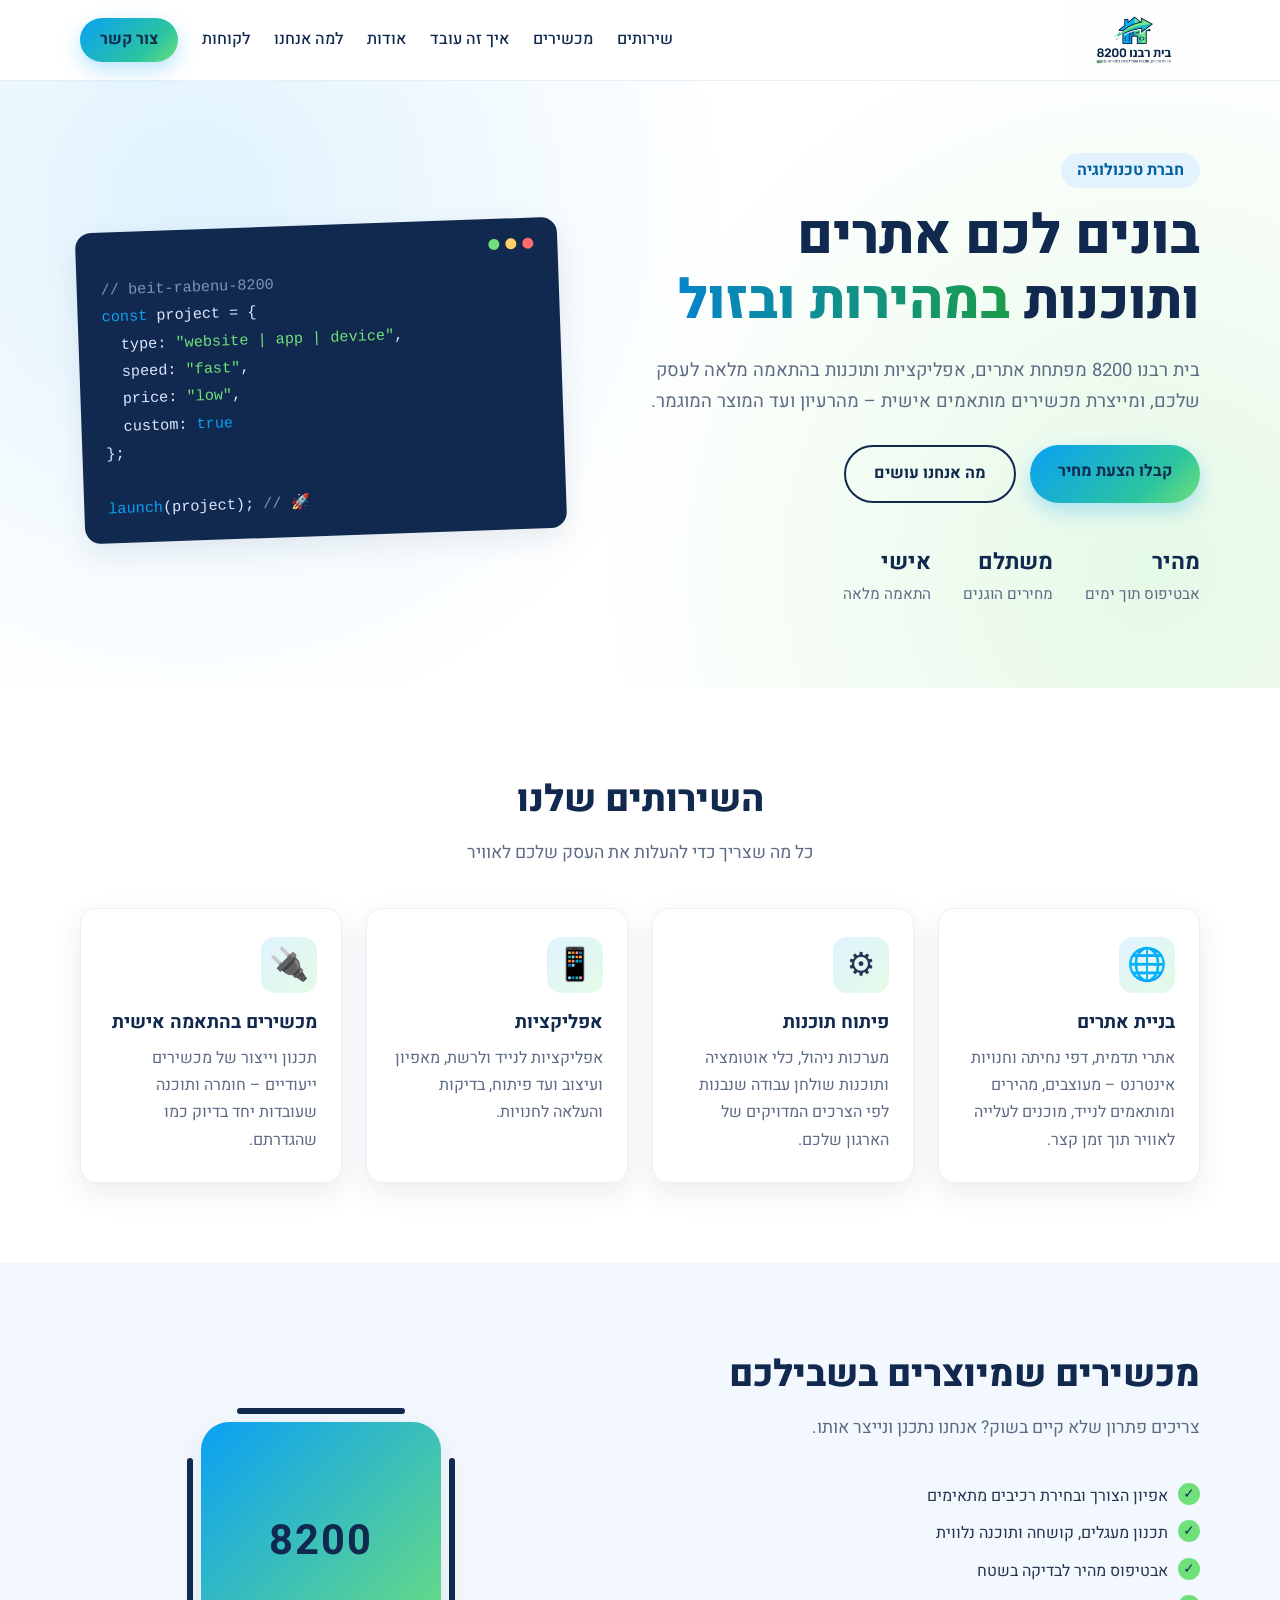
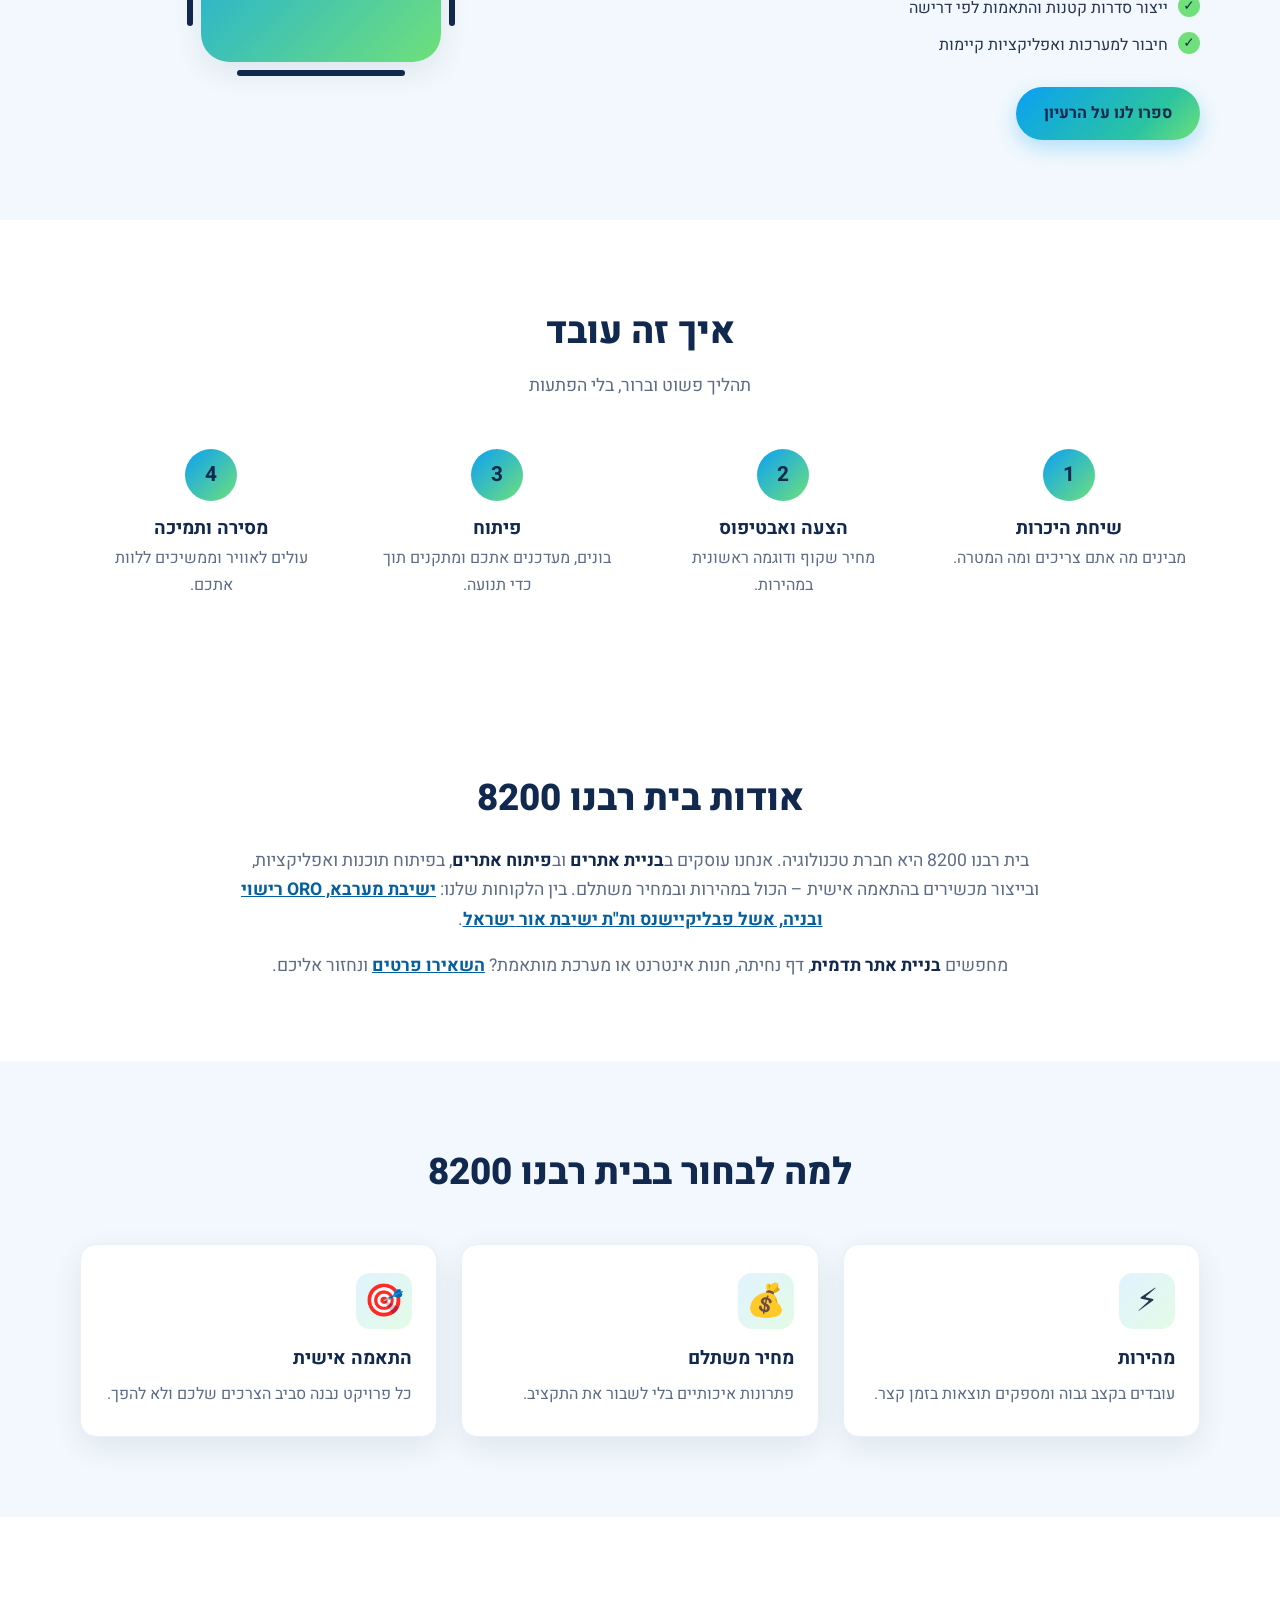
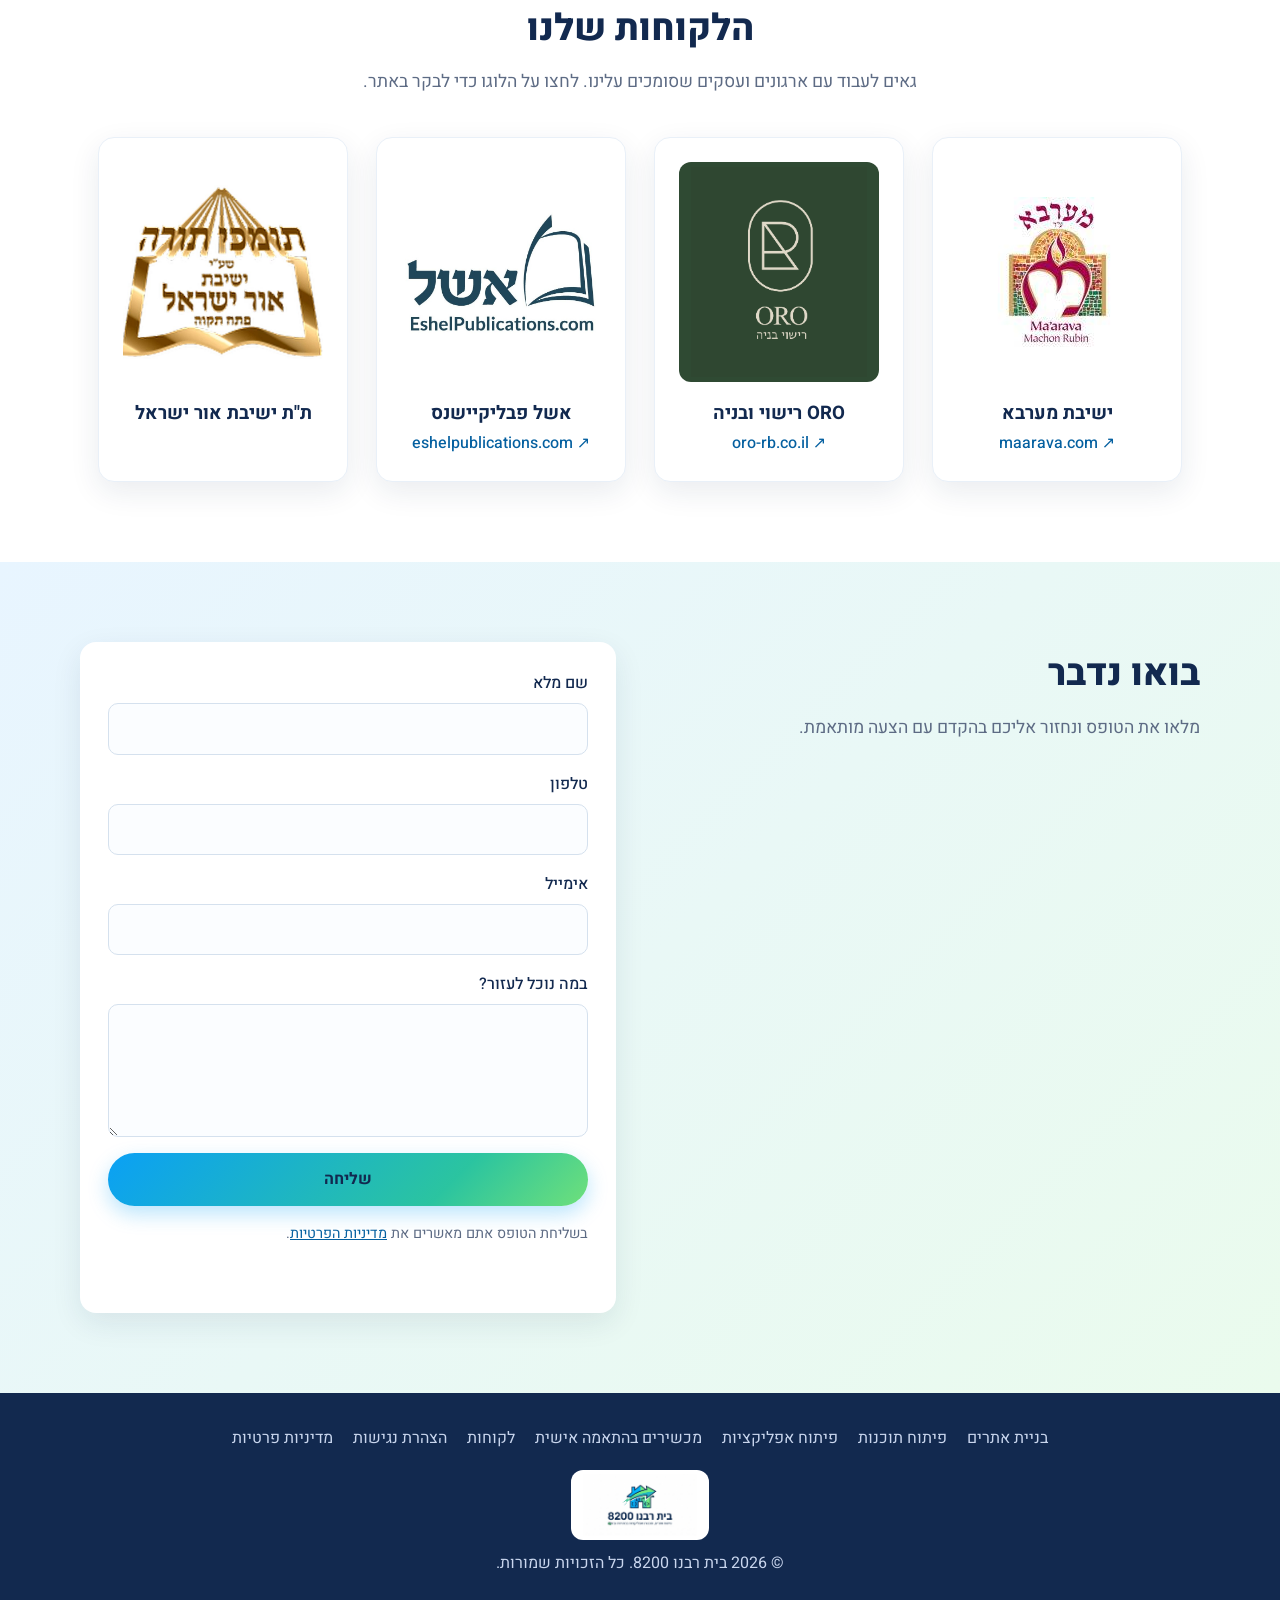
==== commit d0f7dafb: "Add accessibility statement and privacy policy pages; improve contrast and keyboard accessibility Co" ====
--- a/index.html
+++ b/index.html
@@ -33,6 +33,7 @@
   <link rel="stylesheet" href="styles.css">
 </head>
 <body>
+<a class="skip" href="#main">דלגו לתוכן הראשי</a>
 
 <header class="site-header" id="top">
   <div class="container nav">
@@ -52,7 +53,7 @@
   </div>
 </header>
 
-<main>
+<main id="main">
   <section class="hero">
     <div class="container hero-grid">
       <div class="hero-text">
@@ -214,7 +215,8 @@
         <label>אימייל<input name="email" type="email"></label>
         <label>במה נוכל לעזור?<textarea name="message" rows="4" required></textarea></label>
         <button class="btn" type="submit">שליחה</button>
-        <p class="form-msg" id="form-msg" role="status"></p>
+        <p class="form-note">בשליחת הטופס אתם מאשרים את <a href="privacy.html">מדיניות הפרטיות</a>.</p>
+        <p class="form-msg" id="form-msg" role="status" aria-live="polite"></p>
       </form>
     </div>
   </section>
@@ -228,6 +230,8 @@
       <a href="app-development.html">פיתוח אפליקציות</a>
       <a href="custom-devices.html">מכשירים בהתאמה אישית</a>
       <a href="clients.html">לקוחות</a>
+      <a href="accessibility.html">הצהרת נגישות</a>
+      <a href="privacy.html">מדיניות פרטיות</a>
     </div>
     <img src="assets/logo.jpg" alt="בית רבנו 8200">
     <p>© <span id="year"></span> בית רבנו 8200. כל הזכויות שמורות.</p>
--- a/styles.css
+++ b/styles.css
@@ -1,6 +1,7 @@
 :root {
   --navy: #12294f;
   --blue: #0aa0f5;
+  --link: #0560a0;
   --green: #6fe07a;
   --bg: #ffffff;
   --alt: #f2f8fd;
@@ -23,11 +24,11 @@
 .brand img { height: 72px; margin: 0; width: auto; mix-blend-mode: multiply; }
 .menu { display: flex; align-items: center; gap: 24px; font-weight: 500; }
 .menu a { text-decoration: none; color: var(--navy); }
-.menu a:hover { color: var(--blue); }
+.menu a:hover { color: var(--link); }
 .menu-toggle { display: none; background: none; border: 0; font-size: 1.6rem; color: var(--navy); cursor: pointer; }
 
 /* Buttons */
-.btn { display: inline-block; background: linear-gradient(135deg, var(--blue), #2bc4a0 70%, var(--green)); color: #fff !important; font-weight: 700; padding: 13px 28px; border-radius: 999px; border: 0; text-decoration: none; cursor: pointer; font: inherit; font-weight: 700; box-shadow: 0 8px 20px rgba(10,160,245,.28); transition: transform .15s; }
+.btn { display: inline-block; background: linear-gradient(135deg, var(--blue), #2bc4a0 70%, var(--green)); color: var(--navy) !important; font-weight: 700; padding: 13px 28px; border-radius: 999px; border: 0; text-decoration: none; cursor: pointer; font: inherit; font-weight: 700; box-shadow: 0 8px 20px rgba(10,160,245,.28); transition: transform .15s; }
 .btn:hover { transform: translateY(-2px); }
 .btn-small { padding: 8px 20px; }
 .btn-ghost { background: transparent; color: var(--navy) !important; border: 2px solid var(--navy); box-shadow: none; }
@@ -35,9 +36,9 @@
 /* Hero */
 .hero { padding: 72px 0 80px; background: radial-gradient(circle at 15% 20%, rgba(10,160,245,.13), transparent 45%), radial-gradient(circle at 90% 80%, rgba(111,224,122,.18), transparent 45%); }
 .hero-grid { display: grid; grid-template-columns: 1.1fr .9fr; gap: 48px; align-items: center; }
-.eyebrow { display: inline-block; background: #e3f3fe; color: var(--blue); font-weight: 700; padding: 4px 16px; border-radius: 999px; margin-bottom: 16px; }
+.eyebrow { display: inline-block; background: #e3f3fe; color: var(--link); font-weight: 700; padding: 4px 16px; border-radius: 999px; margin-bottom: 16px; }
 h1 { font-size: clamp(2rem, 4.5vw, 3.4rem); line-height: 1.2; color: var(--navy); font-weight: 800; }
-.grad { background: linear-gradient(90deg, var(--blue), var(--green)); -webkit-background-clip: text; background-clip: text; color: transparent; }
+.grad { background: linear-gradient(90deg, #0584cc, #1c9c4a); -webkit-background-clip: text; background-clip: text; color: transparent; }
 .lead { font-size: 1.15rem; color: var(--muted); margin: 20px 0 28px; max-width: 560px; }
 .cta-row { display: flex; gap: 14px; flex-wrap: wrap; }
 .stats { list-style: none; display: flex; gap: 32px; margin-top: 40px; flex-wrap: wrap; }
@@ -75,7 +76,7 @@
 
 .device-visual { display: grid; place-items: center; }
 .chip { position: relative; width: 240px; height: 240px; border-radius: 28px; background: linear-gradient(135deg, var(--blue), var(--green)); display: grid; place-items: center; box-shadow: var(--shadow); }
-.chip b { font-size: 2.6rem; color: #fff; letter-spacing: 2px; direction: ltr; }
+.chip b { font-size: 2.6rem; color: var(--navy); letter-spacing: 2px; direction: ltr; }
 .chip span { position: absolute; background: var(--navy); border-radius: 3px; }
 .chip span:nth-child(1), .chip span:nth-child(2) { width: 70%; height: 6px; left: 15%; }
 .chip span:nth-child(1) { top: -14px; } .chip span:nth-child(2) { bottom: -14px; }
@@ -84,7 +85,7 @@
 
 .steps { list-style: none; display: grid; grid-template-columns: repeat(auto-fit, minmax(220px, 1fr)); gap: 24px; counter-reset: s; }
 .steps li { text-align: center; padding: 8px 12px; }
-.steps b { display: grid; place-items: center; width: 52px; height: 52px; margin: 0 auto 12px; border-radius: 50%; background: linear-gradient(135deg, var(--blue), var(--green)); color: #fff; font-size: 1.3rem; }
+.steps b { display: grid; place-items: center; width: 52px; height: 52px; margin: 0 auto 12px; border-radius: 50%; background: linear-gradient(135deg, var(--blue), var(--green)); color: var(--navy); font-size: 1.3rem; }
 .steps h3 { color: var(--navy); }
 .steps p { color: var(--muted); }
 
@@ -115,7 +116,7 @@
 }
 
 /* Clients page */
-.menu a[aria-current="page"] { color: var(--blue); }
+.menu a[aria-current="page"] { color: var(--link); font-weight: 700; }
 .page-hero { padding: 64px 0 24px; text-align: center; background: radial-gradient(circle at 15% 20%, rgba(10,160,245,.13), transparent 45%), radial-gradient(circle at 90% 80%, rgba(111,224,122,.18), transparent 45%); }
 .page-hero .lead { margin-inline: auto; }
 .clients { display: grid; grid-template-columns: repeat(auto-fit, minmax(200px, 250px)); gap: 28px; justify-content: center; }
@@ -126,13 +127,13 @@
 .client-logo img { max-height: 200px; width: auto; object-fit: contain; }
 .client-logo.oro img { max-height: 210px; }
 .client h3 { color: var(--navy); }
-.visit { color: var(--blue); font-weight: 500; direction: ltr; display: inline-block; }
-.inline-link { color: var(--blue); font-weight: 700; }
+.visit { color: var(--link); font-weight: 500; direction: ltr; display: inline-block; }
+.inline-link { color: var(--link); font-weight: 700; }
 
 .narrow { width: min(820px, 100% - 32px); }
 .about-text { font-size: 1.1rem; margin-top: 16px; text-align: center; color: var(--muted); }
 .about-text strong { color: var(--navy); }
-.about-text a { color: var(--blue); font-weight: 700; }
+.about-text a { color: var(--link); font-weight: 700; }
 
 /* Service pages */
 .icon.big { width: 72px; height: 72px; font-size: 2.4rem; margin: 0 auto 16px; }
@@ -140,13 +141,13 @@
 .h2-sm { font-size: 1.5rem; margin: 40px 0 20px; }
 .checks.wide li { font-size: 1.05rem; }
 .card h3 a { text-decoration: none; color: inherit; }
-.card h3 a:hover { color: var(--blue); }
+.card h3 a:hover { color: var(--link); }
 .faq details { background: #fff; border: 1px solid #e9f0f8; border-radius: 12px; padding: 16px 20px; margin-bottom: 12px; box-shadow: var(--shadow); }
 .faq summary { cursor: pointer; font-weight: 700; color: var(--navy); }
 .faq details p { margin-top: 10px; color: var(--muted); }
 .more { display: flex; flex-wrap: wrap; gap: 12px; justify-content: center; }
 .more a { text-decoration: none; background: var(--alt); color: var(--navy); font-weight: 500; padding: 10px 20px; border-radius: 999px; border: 1px solid #dbe9f6; }
-.more a:hover { border-color: var(--blue); color: var(--blue); }
+.more a:hover { border-color: var(--link); color: var(--link); }
 
 .footer-links { display: flex; flex-wrap: wrap; gap: 8px 20px; justify-content: center; margin-bottom: 18px; }
 .footer-links a { color: #c9d6ee; text-decoration: none; }
@@ -154,3 +155,20 @@
 
 .client-static { cursor: default; }
 .client-static:hover { transform: none; box-shadow: var(--shadow); }
+
+/* Accessibility */
+.skip { position: absolute; inset-inline-start: 8px; top: -60px; background: var(--navy); color: #fff; padding: 10px 18px; border-radius: 8px; z-index: 100; text-decoration: none; font-weight: 700; }
+.skip:focus { top: 8px; }
+a:focus-visible, button:focus-visible, input:focus-visible, textarea:focus-visible, summary:focus-visible { outline: 3px solid var(--navy); outline-offset: 3px; }
+.btn:focus-visible { outline-color: #000; }
+.footer a:focus-visible { outline-color: #fff; }
+@media (prefers-reduced-motion: reduce) { html { scroll-behavior: auto; } * { transition: none !important; animation: none !important; } }
+.legal { text-align: start; }
+.legal h1 { text-align: center; }
+.legal h2 { text-align: start; font-size: 1.35rem; margin: 32px 0 8px; }
+.legal p, .legal li { color: var(--text); margin-bottom: 10px; }
+.legal ul { padding-inline-start: 22px; margin-bottom: 10px; }
+.legal a { color: var(--link); font-weight: 700; }
+.legal .updated { color: var(--muted); text-align: center; margin-bottom: 24px; }
+.form-note { font-size: .9rem; color: var(--muted); }
+.form-note a { color: var(--link); }
